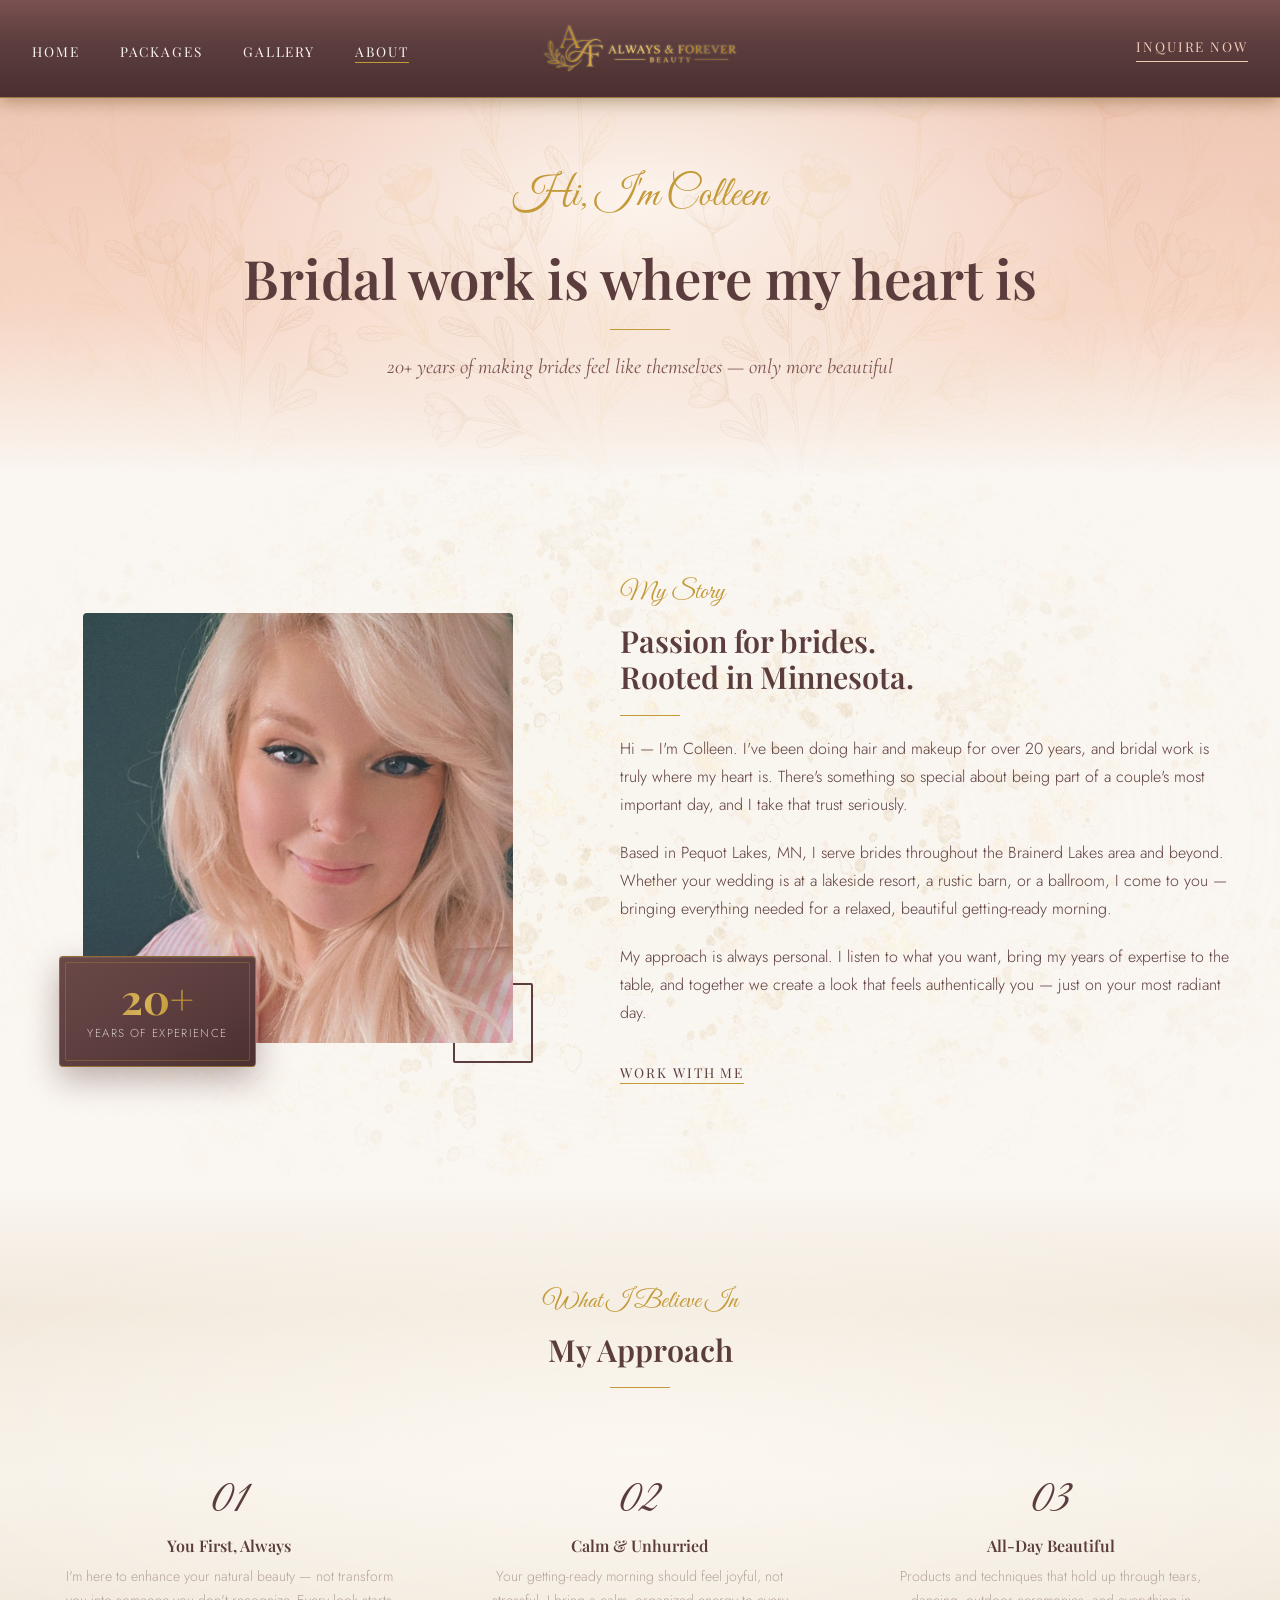
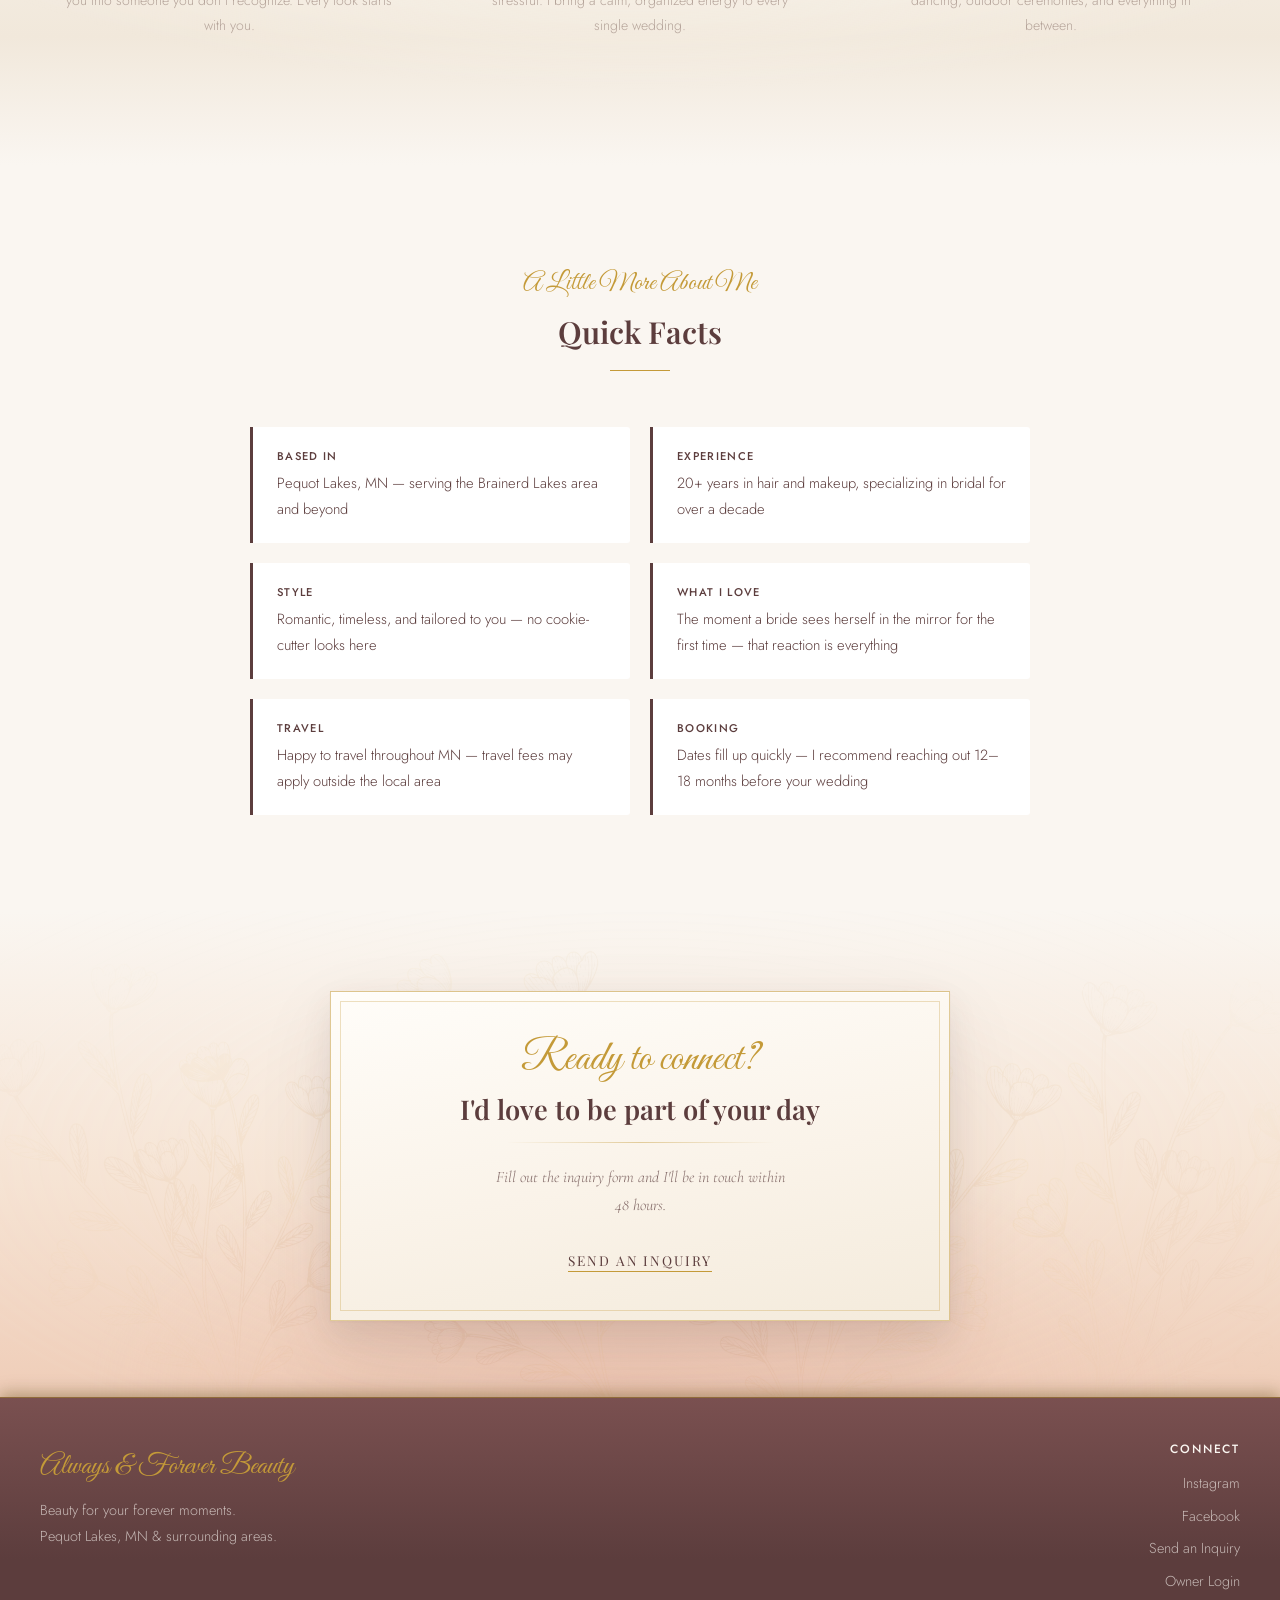
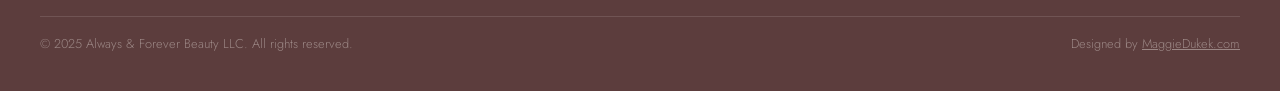
==== about.html @ 4c81317c "Add Colleen photo + booking confirmation emails" ====
<!DOCTYPE html>
<html lang="en">
<head>
  <meta charset="UTF-8" />
  <meta name="viewport" content="width=device-width, initial-scale=1.0" />
  <title>About Colleen | Always & Forever Beauty</title>
  <link rel="icon" type="image/x-icon" href="images/favicon.ico" />
  <link rel="icon" type="image/png" sizes="32x32" href="images/favicon-32x32.png" />
  <link rel="icon" type="image/png" sizes="16x16" href="images/favicon-16x16.png" />
  <link rel="apple-touch-icon" sizes="180x180" href="images/apple-touch-icon.png" />
  <meta name="description" content="Meet Colleen Mulholland — bridal hair and makeup artist with 20+ years of experience in Pequot Lakes, MN." />
  <link rel="stylesheet" href="styles.css" />
  <style>
    /* Hero — warm editorial treatment to match the home page */
    .page-hero {
      position: relative;
      overflow: hidden;
      background:
        radial-gradient(ellipse 55% 70% at 50% 42%, rgba(255, 252, 247, 0.85), rgba(255, 252, 247, 0) 70%),
        radial-gradient(ellipse 90% 60% at 50% 0%, rgba(236, 192, 170, 0.7), rgba(236, 192, 170, 0) 75%),
        linear-gradient(180deg, #ECC0AA 0%, #F2C9B8 35%, #F6D4C2 65%, var(--cream) 100%);
    }

    /* Gold floral watermark, same texture as the home page editorial sections */
    .page-hero::before {
      content: "";
      position: absolute;
      inset: 0;
      background-image: url('images/background gold flowers.png');
      background-size: cover;
      background-repeat: no-repeat;
      background-position: center;
      opacity: 0.13;
      pointer-events: none;
      -webkit-mask-image: radial-gradient(ellipse 75% 80% at 50% 50%, #000 35%, transparent 88%);
      mask-image: radial-gradient(ellipse 75% 80% at 50% 50%, #000 35%, transparent 88%);
    }

    .page-hero .container { position: relative; z-index: 1; }

    /* About section layout */
    .about-intro {
      display: grid;
      grid-template-columns: 1fr 1.2fr;
      gap: 4rem;
      align-items: center;
    }

    /* Gold-flake texture behind Colleen's section */
    .about-intro-section { position: relative; overflow: hidden; }
    .about-intro-section::before {
      content: "";
      position: absolute; inset: 0; z-index: 0; pointer-events: none;
      background: url('images/gold-splatter.png') center / cover no-repeat;
      opacity: 0.16;
      -webkit-mask-image: radial-gradient(ellipse 72% 80% at 50% 50%, #000 28%, transparent 86%);
      mask-image: radial-gradient(ellipse 72% 80% at 50% 50%, #000 28%, transparent 86%);
    }
    .about-intro-section .container { position: relative; z-index: 1; }

    .about-photo {
      position: relative;
      max-width: 430px;
      margin: 0 auto;
    }

    .about-photo-frame {
      aspect-ratio: 1/1;
      background: linear-gradient(135deg, #EDE4D9, #DFD0C2);
      border-radius: 4px;
      overflow: hidden;
      position: relative;
    }

    .about-photo-frame img {
      width: 100%;
      height: 100%;
      object-fit: cover;
    }

    .about-photo-placeholder {
      width: 100%;
      height: 100%;
      display: flex;
      align-items: center;
      justify-content: center;
      color: var(--taupe);
      font-family: var(--font-sub);
      font-style: italic;
      text-align: center;
      padding: 2rem;
    }

    .about-photo-accent {
      position: absolute;
      bottom: -20px;
      right: -20px;
      width: 80px;
      height: 80px;
      border: 2px solid var(--rose);
      border-radius: 2px;
      z-index: -1;
    }

    .about-years-badge {
      position: absolute;
      bottom: -1.5rem;
      left: -1.5rem;
      background: linear-gradient(150deg, #6a4848 0%, #5C3D3D 55%, #4a3030 100%);
      color: var(--cream);
      padding: 1.25rem 1.7rem;
      border-radius: 4px;
      border: 1px solid rgba(196,154,56,0.5);
      text-align: center;
      box-shadow: 0 12px 32px rgba(92, 61, 61, 0.4), inset 0 1px 0 rgba(255,255,255,0.08);
    }
    .about-years-badge::before {
      content: ""; position: absolute; inset: 5px;
      border: 1px solid rgba(196,154,56,0.3); border-radius: 2px; pointer-events: none;
    }

    .about-years-badge .years-num {
      font-family: var(--font-heading);
      font-size: 2.6rem;
      font-weight: 700;
      display: block;
      line-height: 1;
      /* Metallic gold gradient instead of flat gold */
      color: var(--gold);
      background: linear-gradient(105deg, #A87E2A 0%, #D9B45C 42%, #C49A38 60%, #8A6420 100%);
      -webkit-background-clip: text;
      background-clip: text;
      -webkit-text-fill-color: transparent;
    }

    .about-years-badge .years-label {
      font-size: 0.72rem;
      letter-spacing: 0.12em;
      text-transform: uppercase;
      opacity: 0.75;
    }

    .about-text .script {
      display: block;
      margin-bottom: 0.5rem;
    }

    .about-text h2 { margin-bottom: 1rem; }

    .about-text p {
      margin-bottom: 1.25rem;
      max-width: none;
    }

    /* Values */
    .values-grid {
      display: grid;
      grid-template-columns: repeat(3, 1fr);
      gap: 2rem;
      margin-top: 1rem;
    }

    .value-item {
      text-align: center;
      padding: 2rem 1.5rem;
    }

    .value-num {
      font-family: var(--font-script);
      font-size: 3rem;
      color: var(--rose);
      display: block;
      line-height: 1;
      margin-bottom: 0.75rem;
    }

    .value-item h4 {
      font-size: 1rem;
      margin-bottom: 0.5rem;
    }

    .value-item p {
      font-size: 0.88rem;
      color: var(--taupe);
      max-width: none;
      margin: 0;
    }

    /* Fun facts */
    .facts-grid {
      display: grid;
      grid-template-columns: repeat(2, 1fr);
      gap: 1.25rem;
    }

    .fact-item {
      background: var(--white);
      border-left: 3px solid var(--rose);
      padding: 1.25rem 1.5rem;
      border-radius: 0 3px 3px 0;
    }

    .fact-item p {
      font-size: 0.92rem;
      margin: 0;
      color: var(--rose);
    }

    .fact-label {
      display: block;
      font-size: 0.7rem;
      letter-spacing: 0.12em;
      text-transform: uppercase;
      color: var(--rose);
      font-weight: 500;
      margin-bottom: 0.3rem;
    }

    @media (max-width: 900px) {
      .about-intro {
        grid-template-columns: 1fr;
        gap: 3rem;
      }
      .about-years-badge { left: 1rem; }
      .values-grid { grid-template-columns: 1fr 1fr; }
      .facts-grid { grid-template-columns: 1fr; }
    }

    @media (max-width: 480px) {
      .values-grid { grid-template-columns: 1fr; }
    }
  </style>
</head>
<body>

  <!-- Navigation -->
  <nav class="nav scrolled" id="mainNav">
    <ul class="nav-links nav-links-left" id="navLinks">
      <li><a href="index.html">Home</a></li>
      <li><a href="packages.html">Packages</a></li>
      <li><a href="gallery.html">Gallery</a></li>
      <li><a href="about.html" class="active">About</a></li>
      <li class="nav-menu-cta"><a href="booking.html">Inquire Now</a></li>
    </ul>
    <div class="nav-logo">
      <img src="images/logo-horizontal-cropped.png" alt="Always & Forever Beauty" style="width:auto; max-width:240px; height:50px; object-fit:contain;" />
    </div>
    <div class="nav-right">
      <a href="booking.html" class="nav-cta-link">Inquire Now</a>
    </div>
    <button class="nav-toggle" id="navToggle" aria-label="Menu">
      <span></span><span></span><span></span>
    </button>
  </nav>

  <!-- Page Hero -->
  <div class="page-hero">
    <div class="container">
      <span class="section-label">Hi, I'm Colleen</span>
      <h1>Bridal work is where my heart is</h1>
      <div class="divider"></div>
      <p class="subheading" style="margin:0 auto;">20+ years of making brides feel like themselves — only more beautiful</p>
    </div>
  </div>

  <!-- About Intro -->
  <section class="section about-intro-section">
    <div class="container">
      <div class="about-intro">

        <div class="about-photo">
          <div class="about-photo-frame">
            <img src="images/colleen.jpg" alt="Colleen Mulholland" />
          </div>
          <div class="about-photo-accent"></div>
          <div class="about-years-badge">
            <span class="years-num">20+</span>
            <span class="years-label">Years of Experience</span>
          </div>
        </div>

        <div class="about-text">
          <span class="section-label">My Story</span>
          <h2>Passion for brides.<br>Rooted in Minnesota.</h2>
          <div class="divider" style="margin:1.2rem 0;"></div>

          <p>Hi — I'm Colleen. I've been doing hair and makeup for over 20 years, and bridal work is truly where my heart is. There's something so special about being part of a couple's most important day, and I take that trust seriously.</p>

          <p>Based in Pequot Lakes, MN, I serve brides throughout the Brainerd Lakes area and beyond. Whether your wedding is at a lakeside resort, a rustic barn, or a ballroom, I come to you — bringing everything needed for a relaxed, beautiful getting-ready morning.</p>

          <p>My approach is always personal. I listen to what you want, bring my years of expertise to the table, and together we create a look that feels authentically you — just on your most radiant day.</p>

          <div style="margin-top: 2rem;">
            <a href="booking.html" class="hero-link">Work With Me</a>
          </div>
        </div>

      </div>
    </div>
  </section>

  <!-- Values -->
  <section class="section section--alt">
    <div class="container">
      <div class="section-header">
        <span class="section-label">What I Believe In</span>
        <h2>My Approach</h2>
        <div class="divider"></div>
      </div>
      <div class="values-grid">
        <div class="value-item">
          <span class="value-num">01</span>
          <h4>You First, Always</h4>
          <p>I'm here to enhance your natural beauty — not transform you into someone you don't recognize. Every look starts with you.</p>
        </div>
        <div class="value-item">
          <span class="value-num">02</span>
          <h4>Calm &amp; Unhurried</h4>
          <p>Your getting-ready morning should feel joyful, not stressful. I bring a calm, organized energy to every single wedding.</p>
        </div>
        <div class="value-item">
          <span class="value-num">03</span>
          <h4>All-Day Beautiful</h4>
          <p>Products and techniques that hold up through tears, dancing, outdoor ceremonies, and everything in between.</p>
        </div>
      </div>
    </div>
  </section>

  <!-- Fun Facts -->
  <section class="section">
    <div class="container" style="max-width: 860px;">
      <div class="section-header">
        <span class="section-label">A Little More About Me</span>
        <h2>Quick Facts</h2>
        <div class="divider"></div>
      </div>
      <div class="facts-grid">
        <div class="fact-item">
          <span class="fact-label">Based In</span>
          <p>Pequot Lakes, MN — serving the Brainerd Lakes area and beyond</p>
        </div>
        <div class="fact-item">
          <span class="fact-label">Experience</span>
          <p>20+ years in hair and makeup, specializing in bridal for over a decade</p>
        </div>
        <div class="fact-item">
          <span class="fact-label">Style</span>
          <p>Romantic, timeless, and tailored to you — no cookie-cutter looks here</p>
        </div>
        <div class="fact-item">
          <span class="fact-label">What I Love</span>
          <p>The moment a bride sees herself in the mirror for the first time — that reaction is everything</p>
        </div>
        <div class="fact-item">
          <span class="fact-label">Travel</span>
          <p>Happy to travel throughout MN — travel fees may apply outside the local area</p>
        </div>
        <div class="fact-item">
          <span class="fact-label">Booking</span>
          <p>Dates fill up quickly — I recommend reaching out 12–18 months before your wedding</p>
        </div>
      </div>
    </div>
  </section>

  <!-- CTA -->
  <div class="cta-banner">
    <div class="container">
      <div class="cta-frame">
        <span class="cta-script">Ready to connect?</span>
        <h2>I'd love to be part of your day</h2>
        <div class="ornate-divider" style="margin:1rem auto 1.25rem;"></div>
        <p>Fill out the inquiry form and I'll be in touch within 48 hours.</p>
        <a href="booking.html" class="hero-link">Send an Inquiry</a>
      </div>
    </div>
  </div>

  <!-- Footer -->
  <footer class="footer">
    <div class="container">
      <div class="footer-inner">
        <div class="footer-brand">
          <span class="script">Always &amp; Forever Beauty</span>
          <p>Beauty for your forever moments.<br>Pequot Lakes, MN &amp; surrounding areas.</p>
        </div>
        <div class="footer-col">
          <h4>Connect</h4>
          <ul>
            <li><a href="https://www.instagram.com/always.forever.beauty_hmua" target="_blank" rel="noopener">Instagram</a></li>
            <li><a href="https://www.facebook.com/share/1B8esVaDLR/" target="_blank" rel="noopener">Facebook</a></li>
            <li><a href="booking.html">Send an Inquiry</a></li>
            <li><a href="admin/login.html">Owner Login</a></li>
          </ul>
        </div>
      </div>
      <div class="footer-bottom">
        <span>&copy; 2025 Always &amp; Forever Beauty LLC. All rights reserved.</span>
        <span>Designed by <a href="https://maggiedukek.com/" target="_blank" style="color:rgba(250,246,241,0.4); text-decoration:underline;">MaggieDukek.com</a></span>
      </div>
    </div>
  </footer>

  <script>
    const nav = document.getElementById('mainNav');
    window.addEventListener('scroll', () => nav.classList.toggle('scrolled', window.scrollY > 60));
    const toggle = document.getElementById('navToggle');
    const links  = document.getElementById('navLinks');
    toggle.addEventListener('click', () => links.classList.toggle('open'));
    links.querySelectorAll('a').forEach(a => a.addEventListener('click', () => links.classList.remove('open')));
  </script>
</body>
</html>
---- styles.css ----
/* ============================================
   Always & Forever Beauty LLC
   Brand Stylesheet
   ============================================ */

@import url('https://fonts.googleapis.com/css2?family=Playfair+Display:ital,wght@0,400;0,600;0,700;1,400&family=Cormorant+Garamond:ital,wght@0,300;0,400;0,500;1,300;1,400&family=Great+Vibes&family=Jost:wght@300;400;500&display=swap');

/* ---- CSS Variables ---- */
:root {
  --cream:       #FAF6F1;
  --peach:       #F2C9B8;
  --gold:        #C49A38;
  --taupe:       #B5A49A;
  --rose:        #5C3D3D;
  --rose-light:  #7a5252;
  --white:       #ffffff;
  --shadow:      rgba(92, 61, 61, 0.08);

  --font-heading: 'Playfair Display', Georgia, serif;
  --font-sub:     'Cormorant Garamond', Georgia, serif;
  --font-script:  'Great Vibes', cursive;
  --font-body:    'Jost', sans-serif;
}

/* ---- Reset & Base ---- */
*, *::before, *::after { box-sizing: border-box; margin: 0; padding: 0; }

html { scroll-behavior: smooth; }

body {
  background-color: var(--cream);
  color: var(--rose);
  font-family: var(--font-body);
  font-weight: 300;
  font-size: 16px;
  line-height: 1.75;
}

img { max-width: 100%; display: block; }
a { color: inherit; text-decoration: none; }

/* ---- Typography ---- */
h1, h2, h3, h4 {
  font-family: var(--font-heading);
  font-weight: 600;
  line-height: 1.2;
  color: var(--rose);
}

h1 { font-size: clamp(1.2rem, 2.5vw, 1.8rem); }
h2 { font-size: clamp(1.3rem, 2.5vw, 1.9rem); }
h3 { font-size: clamp(1.3rem, 2.5vw, 1.8rem); }
h4 { font-size: 1.1rem; }

.script {
  font-family: var(--font-script);
  font-weight: 400;
  color: var(--gold);
  font-size: 1.4em;
}

.subheading {
  font-family: var(--font-sub);
  font-size: 1.15rem;
  font-weight: 400;
  font-style: italic;
  color: var(--taupe);
}

p {
  font-family: var(--font-body);
  font-weight: 300;
  color: var(--rose);
  max-width: 65ch;
}

/* ---- Layout Helpers ---- */
.container {
  max-width: 1400px;
  margin: 0 auto;
  padding: 0 2.5rem;
}

.section {
  padding: 6rem 0;
}

.section--alt {
  background:
    radial-gradient(ellipse 90% 60% at 50% 45%, rgba(255, 252, 247, 0.6), rgba(255, 252, 247, 0) 70%),
    linear-gradient(180deg, var(--cream) 0%, #F2E9DC 22%, #F7F1E8 50%, #F1E8DB 78%, var(--cream) 100%);
}

.section-label {
  font-family: var(--font-script);
  color: var(--gold);
  font-size: 1.6rem;
  display: block;
  margin-bottom: 0.5rem;
}

.section-header {
  text-align: center;
  margin-bottom: 3.5rem;
}

.section-header p {
  margin: 1rem auto 0;
  font-size: 1.05rem;
  color: var(--taupe);
  font-family: var(--font-sub);
  font-style: italic;
}

.divider {
  width: 60px;
  height: 1px;
  background: var(--gold);
  margin: 1.2rem auto;
}

/* ---- Buttons ---- */
.btn {
  display: inline-block;
  padding: 0.55rem 1.6rem;
  border-radius: 2px;
  font-family: var(--font-heading);
  font-weight: 400;
  font-size: 0.85rem;
  letter-spacing: 0.14em;
  text-transform: uppercase;
  cursor: pointer;
  transition: all 0.3s ease;
  border: none;
}

.btn-primary {
  background-color: var(--gold);
  color: var(--white);
}
.btn-primary:hover {
  background-color: var(--rose);
  color: var(--white);
}

.btn-outline {
  background: transparent;
  border: 1px solid var(--gold);
  color: var(--rose);
}
.btn-outline:hover {
  background-color: var(--gold);
  color: var(--white);
}

.btn-dark {
  background-color: var(--rose);
  color: var(--white);
}
.btn-dark:hover {
  background-color: #3e2828;
}

/* ---- Navigation ---- */
.nav {
  position: fixed;
  top: 0;
  left: 0;
  right: 0;
  z-index: 1000;
  padding: 1.8rem 2rem;
  display: flex;
  align-items: center;
  justify-content: space-between;
  background: linear-gradient(180deg, #7a5050 0%, #5C3D3D 45%, #4a3030 100%);
  border-bottom: 1px solid rgba(196, 154, 56, 0.5);
  box-shadow: 0 2px 18px rgba(0,0,0,0.25), 0 4px 12px rgba(196, 154, 56, 0.25);
}

.nav.scrolled {
  background: linear-gradient(180deg, #7a5050 0%, #5C3D3D 45%, #4a3030 100%);
  border-bottom: 1px solid rgba(196, 154, 56, 0.5);
  box-shadow: 0 2px 18px rgba(0,0,0,0.25), 0 4px 12px rgba(196, 154, 56, 0.25);
}

.nav-logo {
  position: absolute;
  left: 50%;
  transform: translateX(-50%);
  display: flex;
  align-items: center;
}

/* Brighten the gold and give it a tight light edge so it reads on the maroon nav */
.nav-logo img {
  filter: brightness(1.25) contrast(1.03)
    drop-shadow(0 0 1px rgba(255, 250, 243, 0.55))
    drop-shadow(0 1px 1px rgba(0, 0, 0, 0.3));
}

.nav-logo img {
  height: 50px;
  width: auto;
}

.nav-right {
  display: flex;
  align-items: center;
}

.nav-logo-text {
  font-family: var(--font-heading);
  font-size: 1rem;
  font-weight: 600;
  color: var(--cream);
  line-height: 1.3;
}

.nav-links {
  display: flex;
  align-items: flex-end;
  gap: 2.5rem;
  list-style: none;
  padding-bottom: 0.1rem;
  margin-top: 0.6rem;
}

.nav-links a {
  font-family: var(--font-heading);
  font-size: 0.85rem;
  letter-spacing: 0.14em;
  text-transform: uppercase;
  color: var(--cream);
  font-weight: 400;
  transition: color 0.2s;
  position: relative;
}

.nav-links a::after {
  content: '';
  position: absolute;
  bottom: -3px;
  left: 0;
  width: 0;
  height: 1px;
  background: var(--gold);
  transition: width 0.3s ease;
}

.nav-links a:hover::after,
.nav-links a.active::after {
  width: 100%;
}

.nav-links a:hover { color: var(--gold); }

.nav-cta { margin-left: 1rem; }

.nav-cta-link {
  font-family: var(--font-heading);
  font-size: 0.85rem;
  letter-spacing: 0.14em;
  text-transform: uppercase;
  color: var(--peach) !important;
  font-weight: 400;
  position: relative;
  padding-bottom: 2px;
  border-bottom: 1px solid var(--peach);
  transition: color 0.2s, border-color 0.2s;
  margin-left: 1rem;
}

.nav-cta-link:hover {
  color: var(--cream) !important;
  border-color: var(--cream);
}

.nav-cta-link::after { display: none !important; }

/* Inquire Now inside the mobile menu — hidden on desktop */
.nav-menu-cta { display: none; }

/* Mobile Nav */
.nav-toggle {
  display: none;
  flex-direction: column;
  gap: 5px;
  cursor: pointer;
  background: none;
  border: none;
  padding: 0.25rem;
}
.nav-toggle span {
  display: block;
  width: 24px;
  height: 1.5px;
  background: var(--rose);
  transition: all 0.3s;
}

/* ---- Footer ---- */
.footer {
  position: relative;
  overflow: hidden;
  /* Stay in the nav's warm maroon tone instead of fading to near-black,
     so the footer reads as the same colour as the header */
  background: linear-gradient(180deg, #7a5050 0%, #5C3D3D 55%, #5C3D3D 100%);
  border-top: 1px solid rgba(196, 154, 56, 0.5);
  box-shadow: 0 -2px 18px rgba(0, 0, 0, 0.25), 0 -4px 12px rgba(196, 154, 56, 0.25);
  color: rgba(250, 246, 241, 0.75);
  padding: 2.75rem 0 2.25rem;
}

.footer .container {
  position: relative;
  z-index: 1;
  max-width: 1500px;
}

.footer-inner {
  display: flex;
  justify-content: space-between;
  align-items: flex-start;
  gap: 3rem;
  margin-bottom: 1rem;
}

.footer-inner .footer-col:last-child {
  text-align: right;
}

.footer-brand .script {
  display: block;
  font-size: 1.8rem;
  color: var(--gold);
  margin-bottom: 0.35rem;
}

.footer-brand p {
  color: rgba(250, 246, 241, 0.65);
  font-size: 0.9rem;
  max-width: 30ch;
}

.footer-col h4 {
  color: var(--cream);
  font-family: var(--font-body);
  font-size: 0.75rem;
  letter-spacing: 0.15em;
  text-transform: uppercase;
  font-weight: 500;
  margin-bottom: 0.75rem;
}

.footer-col ul {
  list-style: none;
}

.footer-col ul li {
  margin-bottom: 0.3rem;
}

.footer-col ul a {
  color: rgba(250, 246, 241, 0.65);
  font-size: 0.9rem;
  transition: color 0.2s;
}

.footer-col ul a:hover { color: var(--gold); }

.footer-bottom {
  border-top: 1px solid rgba(250, 246, 241, 0.12);
  padding-top: 1rem;
  display: flex;
  justify-content: space-between;
  align-items: center;
  font-size: 0.8rem;
  color: rgba(250, 246, 241, 0.4);
}

/* ---- Page Hero ---- */
.page-hero {
  padding: 10rem 0 5.5rem;
  text-align: center;
  background:
    radial-gradient(ellipse 55% 70% at 50% 38%, rgba(255, 252, 247, 0.9), rgba(255, 252, 247, 0) 70%),
    radial-gradient(ellipse 70% 95% at 16% 100%, rgba(242, 201, 184, 0.5), rgba(242, 201, 184, 0) 70%),
    radial-gradient(ellipse 70% 95% at 86% 0%, rgba(245, 216, 203, 0.6), rgba(245, 216, 203, 0) 70%),
    linear-gradient(180deg, #F0E7DB 0%, #F5EEE5 55%, var(--cream) 100%);
}

.page-hero .script {
  font-size: 1.8rem;
}

.page-hero .section-label {
  font-size: 2.6rem;
  margin-bottom: 0.75rem;
}

.page-hero h1 {
  font-size: clamp(2.2rem, 4.5vw, 3.4rem);
}

.page-hero .subheading {
  font-size: 1.3rem;
  color: var(--rose-light);
}

/* ---- Shared editorial accents ---- */
.ornate-divider {
  width: 50%;
  height: 1px;
  background: linear-gradient(90deg, rgba(196,154,56,0), rgba(196,154,56,0.45) 50%, rgba(196,154,56,0));
  margin: 0.9rem auto;
}

.hero-link {
  font-family: var(--font-heading);
  font-size: 0.85rem;
  font-weight: 400;
  letter-spacing: 0.14em;
  text-transform: uppercase;
  color: var(--rose);
  border-bottom: 1px solid var(--gold);
  padding-bottom: 2px;
  transition: color 0.2s, border-color 0.2s;
}

.hero-link:hover {
  color: var(--gold);
  border-color: var(--rose);
}

/* ---- Gallery-style section header — script title flanked by gold rules ---- */
.gallery-heading {
  position: relative;
  text-align: center;
  margin-bottom: 3rem;
}
.gallery-heading > * { position: relative; z-index: 1; }
.gallery-title {
  display: flex;
  align-items: center;
  justify-content: center;
  flex-wrap: wrap;
  gap: 1.5rem;
  font-family: var(--font-script);
  font-size: clamp(2.6rem, 6vw, 4.5rem);
  font-weight: 400;
  color: var(--gold);
  line-height: 1.1;
  margin: 0;
}
.gallery-title::before,
.gallery-title::after {
  content: "";
  width: 80px;
  height: 1px;
  flex-shrink: 0;
}
.gallery-title::before { background: linear-gradient(90deg, rgba(196,154,56,0), rgba(196,154,56,0.55)); }
.gallery-title::after  { background: linear-gradient(90deg, rgba(196,154,56,0.55), rgba(196,154,56,0)); }
.gallery-heading p {
  margin: 0.9rem auto 0;
  font-size: 0.9rem;
  letter-spacing: 0.3em;
  text-transform: uppercase;
  color: var(--rose);
}
@media (max-width: 600px) {
  .gallery-title { gap: 0.9rem; }
  .gallery-title::before, .gallery-title::after { width: 36px; }
  .gallery-heading p { font-size: 0.75rem; letter-spacing: 0.22em; }
}

/* ---- CTA Banner — framed invitation card ---- */
.cta-banner {
  position: relative;
  overflow: hidden;
  padding: 5rem 2rem 4.75rem;
  text-align: center;
  background:
    radial-gradient(ellipse 60% 80% at 50% 100%, rgba(232, 183, 163, 0.55), rgba(232, 183, 163, 0) 72%),
    linear-gradient(180deg, var(--cream) 0%, #F6E3D3 55%, #EFCDB8 100%);
}

.cta-banner::before {
  content: "";
  position: absolute;
  inset: 0;
  background-image: url('images/background gold flowers.png');
  background-size: cover;
  background-repeat: no-repeat;
  background-position: center;
  opacity: 0.1;
  pointer-events: none;
  -webkit-mask-image: radial-gradient(ellipse 75% 85% at 50% 50%, #000 30%, transparent 85%);
  mask-image: radial-gradient(ellipse 75% 85% at 50% 50%, #000 30%, transparent 85%);
}

.cta-banner .container { position: relative; z-index: 1; }

.cta-frame {
  position: relative;
  max-width: 620px;
  margin: 0 auto;
  padding: 3rem 2.5rem 2.85rem;
  background: linear-gradient(170deg, #FFFDF9 0%, #FAF3E9 55%, #F4EBDC 100%);
  border: 1px solid rgba(196, 154, 56, 0.5);
  box-shadow:
    inset 0 1px 0 rgba(255, 255, 255, 0.65),
    0 1px 2px rgba(92, 61, 61, 0.05),
    0 12px 28px rgba(92, 61, 61, 0.09),
    0 30px 70px rgba(92, 61, 61, 0.10);
}

.cta-frame::before {
  content: "";
  position: absolute;
  inset: 9px;
  border: 1px solid rgba(196, 154, 56, 0.3);
  pointer-events: none;
}

.cta-script {
  display: block;
  font-family: var(--font-script);
  font-size: 2.6rem;
  color: var(--gold);
  line-height: 1;
  margin-bottom: 0.75rem;
}

.cta-banner h2 {
  margin-bottom: 0;
  font-size: 1.7rem;
  color: var(--rose);
}

.cta-banner p {
  margin: 0 auto 1.75rem;
  font-family: var(--font-sub);
  font-style: italic;
  font-size: 1rem;
  color: rgba(92, 61, 61, 0.75);
  max-width: 42ch;
}

@media (max-width: 680px) {
  .cta-banner { padding: 4rem 0.5rem 3.75rem; }
  .cta-banner .container { padding: 0 1rem; }
  .cta-frame { padding: 2.5rem 1.5rem 2.35rem; }
  .cta-script { font-size: 2.2rem; }
}

/* ---- Forms ---- */
.form-group {
  margin-bottom: 1.5rem;
}

.form-group label {
  display: block;
  font-size: 0.78rem;
  letter-spacing: 0.1em;
  text-transform: uppercase;
  font-weight: 500;
  color: var(--taupe);
  margin-bottom: 0.5rem;
}

.form-group input,
.form-group select,
.form-group textarea {
  width: 100%;
  padding: 0.85rem 1rem;
  border: 1px solid var(--peach);
  background: var(--white);
  color: var(--rose);
  font-family: var(--font-body);
  font-size: 0.95rem;
  border-radius: 2px;
  transition: border-color 0.2s;
  outline: none;
}

.form-group input:focus,
.form-group select:focus,
.form-group textarea:focus {
  border-color: var(--gold);
}

.form-group textarea {
  resize: vertical;
  min-height: 120px;
}

.form-row {
  display: grid;
  grid-template-columns: 1fr 1fr;
  gap: 1.5rem;
}

/* ---- Cards ---- */
.card {
  background: var(--white);
  border-radius: 4px;
  overflow: hidden;
  box-shadow: 0 4px 24px var(--shadow);
  transition: transform 0.3s ease, box-shadow 0.3s ease;
}

.card:hover {
  transform: translateY(-4px);
  box-shadow: 0 8px 40px rgba(92, 61, 61, 0.14);
}

/* ---- Responsive ---- */
@media (max-width: 900px) {
  .footer-inner {
    grid-template-columns: 1fr 1fr;
  }
  .footer-brand {
    grid-column: 1 / -1;
  }
  .form-row {
    grid-template-columns: 1fr;
  }
}

/* Tighter nav spacing as the screen narrows */
@media (max-width: 1024px) {
  .nav { padding: 1.35rem 1.25rem; }
  .nav-links { gap: 1.4rem; }
  .nav-links a { font-size: 0.78rem; letter-spacing: 0.1em; }
  .nav-cta-link { font-size: 0.78rem; margin-left: 0; }
  .nav-logo img { height: 44px !important; max-width: 200px !important; }
}

@media (max-width: 880px) {
  .nav-links { gap: 1.1rem; }
  .nav-links a { font-size: 0.75rem; letter-spacing: 0.08em; }
  .nav-logo img { height: 42px !important; max-width: 185px !important; }
  .nav-cta-link { font-size: 0.75rem; }
}

/* Mobile — hamburger menu */
@media (max-width: 768px) {
  .nav { padding: 0.85rem 1.1rem; }
  .nav-logo img { height: 38px !important; max-width: 175px !important; }
  .nav-right { display: none; }
  .nav-links {
    display: none;
    position: fixed;
    top: 0;
    left: 0;
    right: 0;
    bottom: 0;
    background: var(--rose);
    flex-direction: column;
    justify-content: center;
    align-items: center;
    gap: 2.25rem;
    margin-top: 0;
    z-index: 999;
  }
  .nav-links.open { display: flex; }
  .nav-links a { font-size: 1.15rem; letter-spacing: 0.15em; color: var(--cream); }
  .nav-cta { display: none; }
  .nav-toggle { display: flex; z-index: 1001; margin-left: auto; gap: 7px; }
  .nav-toggle span { background: var(--cream); width: 30px; height: 2px; }
  /* Hamburger morphs into an X while the menu is open */
  .nav-links.open ~ .nav-toggle span:nth-child(1) { transform: translateY(9px) rotate(45deg); }
  .nav-links.open ~ .nav-toggle span:nth-child(2) { opacity: 0; }
  .nav-links.open ~ .nav-toggle span:nth-child(3) { transform: translateY(-9px) rotate(-45deg); }
  .nav-menu-cta { display: block; }
  .nav-menu-cta a { color: var(--peach) !important; border-bottom: 1px solid var(--peach); padding-bottom: 3px; }
  .nav-menu-cta a::after { display: none; }
}

@media (max-width: 680px) {
  /* Compact, centered mobile footer — standard phone layout */
  .footer { padding: 2.5rem 0 1.75rem; }
  .footer-inner {
    flex-direction: column;
    align-items: center;
    text-align: center;
    gap: 1.1rem;
    margin-bottom: 0.5rem;
  }
  .footer-brand .script { font-size: 1.4rem; margin-bottom: 0.25rem; }
  .footer-brand p { font-size: 0.82rem; max-width: none; margin: 0 auto; }
  .footer-inner .footer-col:last-child { text-align: center; }
  .footer-col h4 { margin-bottom: 0.6rem; }
  /* Links become a centered, wrapping row instead of a tall stacked list */
  .footer-col ul {
    display: flex;
    flex-wrap: wrap;
    justify-content: center;
    gap: 0.35rem 1.25rem;
  }
  .footer-col ul li { margin-bottom: 0; }
  .footer-bottom {
    flex-direction: column;
    gap: 0.35rem;
    text-align: center;
    font-size: 0.72rem;
    padding-top: 0.85rem;
    margin-top: 0.4rem;
  }
  .section { padding: 4rem 0; }
}
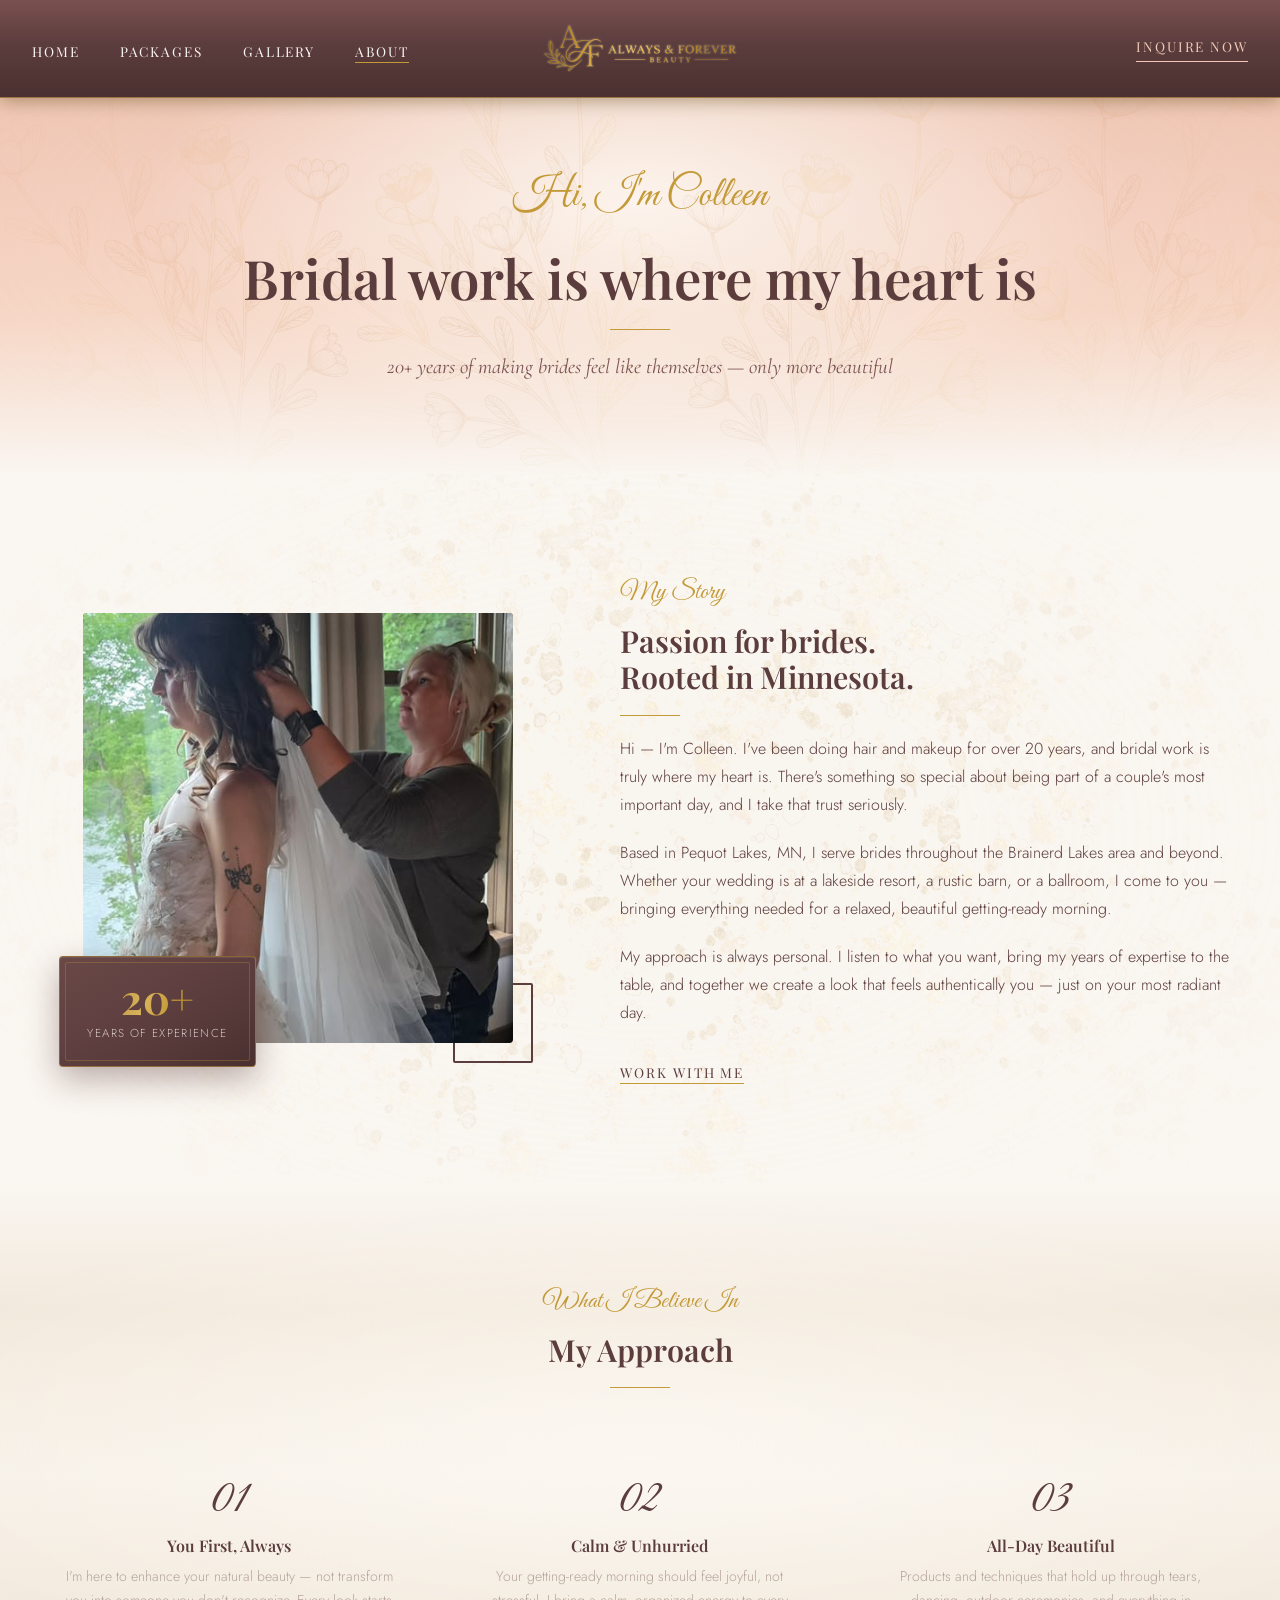
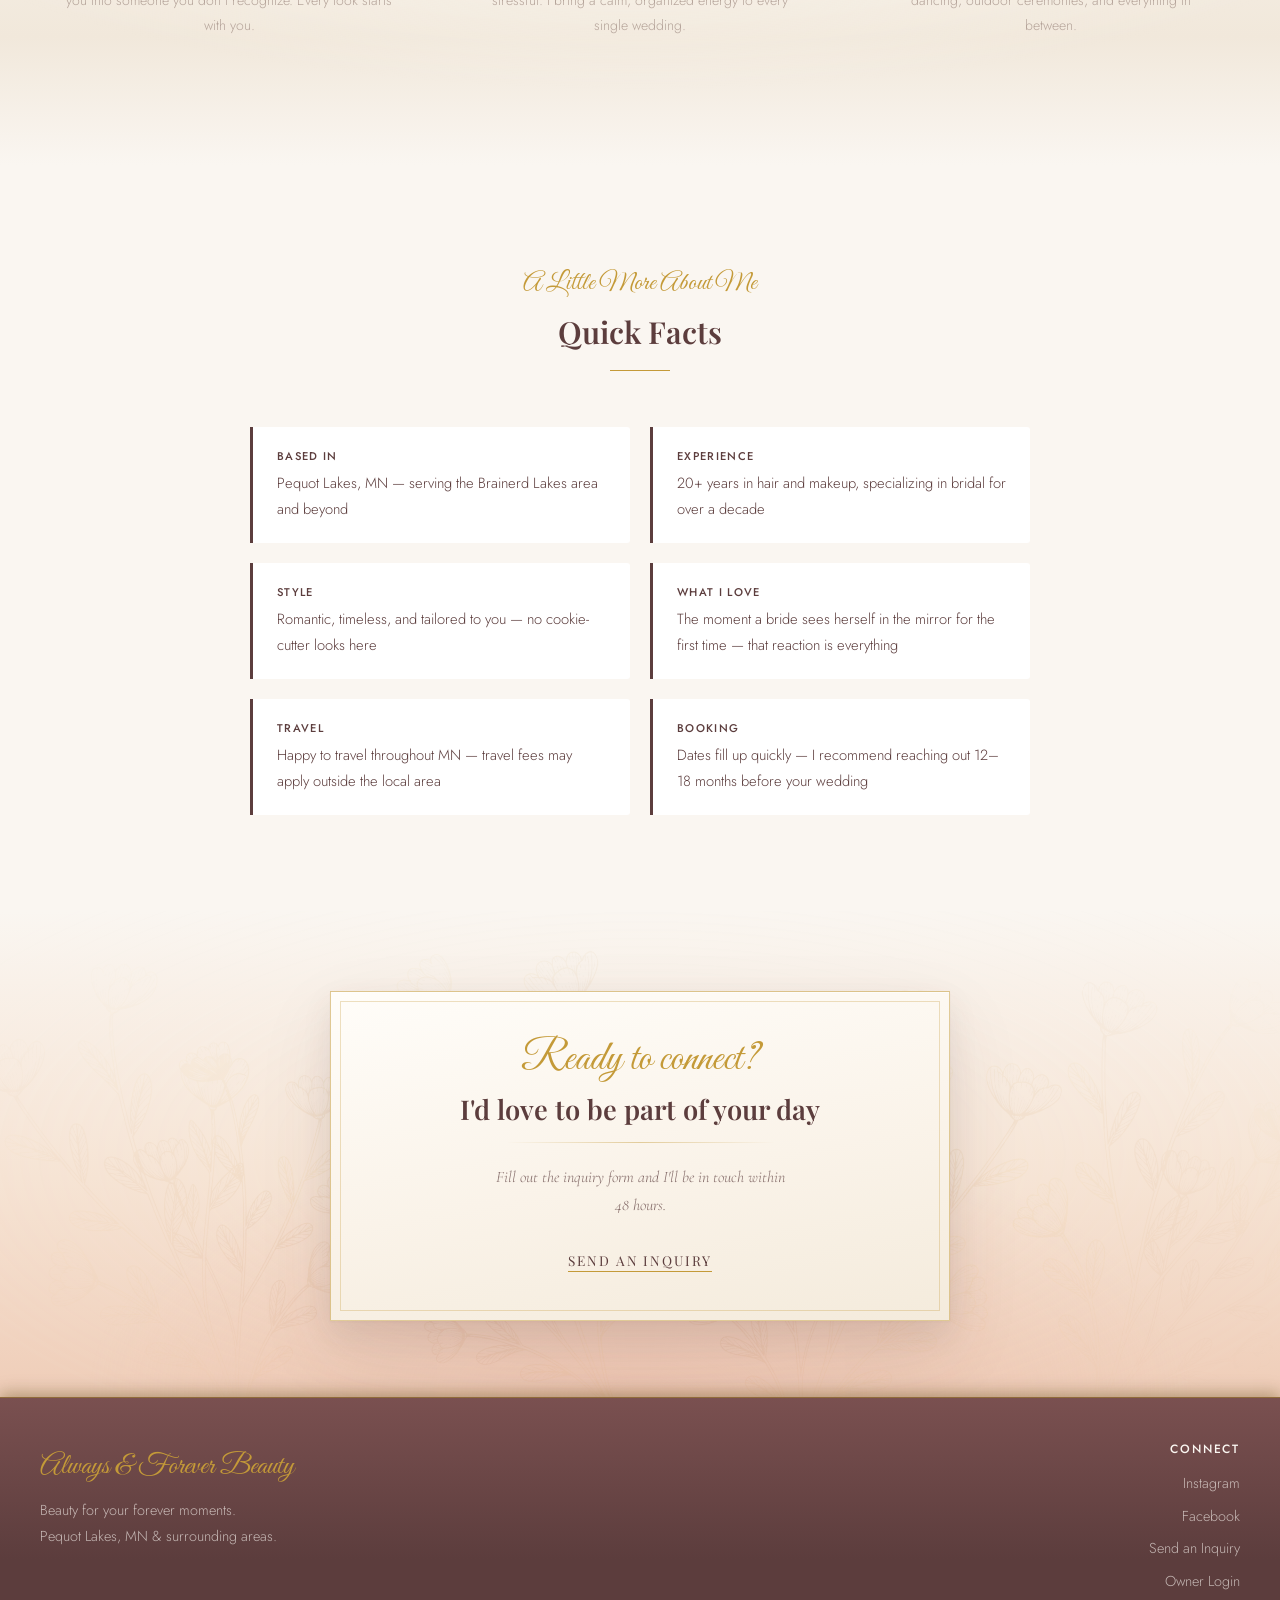
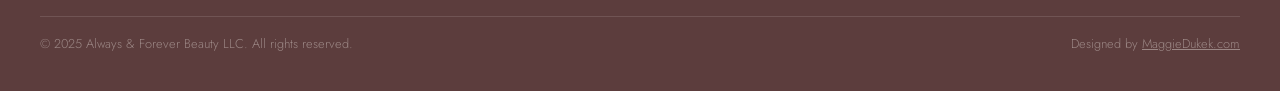
==== commit 2b87844e: "Add about-photo crossfade; package picker on inquiry form; packages page polish - index.html + about" ====
--- a/about.html
+++ b/about.html
@@ -9,6 +9,17 @@
   <link rel="icon" type="image/png" sizes="16x16" href="images/favicon-16x16.png" />
   <link rel="apple-touch-icon" sizes="180x180" href="images/apple-touch-icon.png" />
   <meta name="description" content="Meet Colleen Mulholland — bridal hair and makeup artist with 20+ years of experience in Pequot Lakes, MN." />
+  <link rel="canonical" href="https://alwaysforeverbeauty.com/about.html" />
+  <meta property="og:type" content="website" />
+  <meta property="og:site_name" content="Always &amp; Forever Beauty" />
+  <meta property="og:title" content="About Colleen | Always & Forever Beauty" />
+  <meta property="og:description" content="Meet Colleen Mulholland — bridal hair and makeup artist with 20+ years of experience in Pequot Lakes, MN." />
+  <meta property="og:url" content="https://alwaysforeverbeauty.com/about.html" />
+  <meta property="og:image" content="https://alwaysforeverbeauty.com/images/hero.jpg" />
+  <meta name="twitter:card" content="summary_large_image" />
+  <meta name="twitter:title" content="About Colleen | Always & Forever Beauty" />
+  <meta name="twitter:description" content="Meet Colleen Mulholland — bridal hair and makeup artist with 20+ years of experience in Pequot Lakes, MN." />
+  <meta name="twitter:image" content="https://alwaysforeverbeauty.com/images/hero.jpg" />
   <link rel="stylesheet" href="styles.css" />
   <style>
     /* Hero — warm editorial treatment to match the home page */
@@ -76,6 +87,24 @@
       width: 100%;
       height: 100%;
       object-fit: cover;
+      display: block;
+    }
+
+    /* The second portrait overlays the first (in-flow) one and crossfades */
+    .about-photo-frame img:last-child {
+      position: absolute;
+      inset: 0;
+      animation: aboutCrossfade 12s ease-in-out infinite;
+    }
+
+    @keyframes aboutCrossfade {
+      0%, 42%  { opacity: 1; }
+      50%, 92% { opacity: 0; }
+      100%     { opacity: 1; }
+    }
+
+    @media (prefers-reduced-motion: reduce) {
+      .about-photo-frame img:last-child { animation: none; }
     }
 
     .about-photo-placeholder {
@@ -271,6 +300,7 @@
         <div class="about-photo">
           <div class="about-photo-frame">
             <img src="images/colleen.jpg" alt="Colleen Mulholland" />
+            <img src="images/723406330_2310427992698296_8935159144137868163_n.jpg" alt="Colleen placing a veil on a bride" style="object-position: center 15%;" />
           </div>
           <div class="about-photo-accent"></div>
           <div class="about-years-badge">
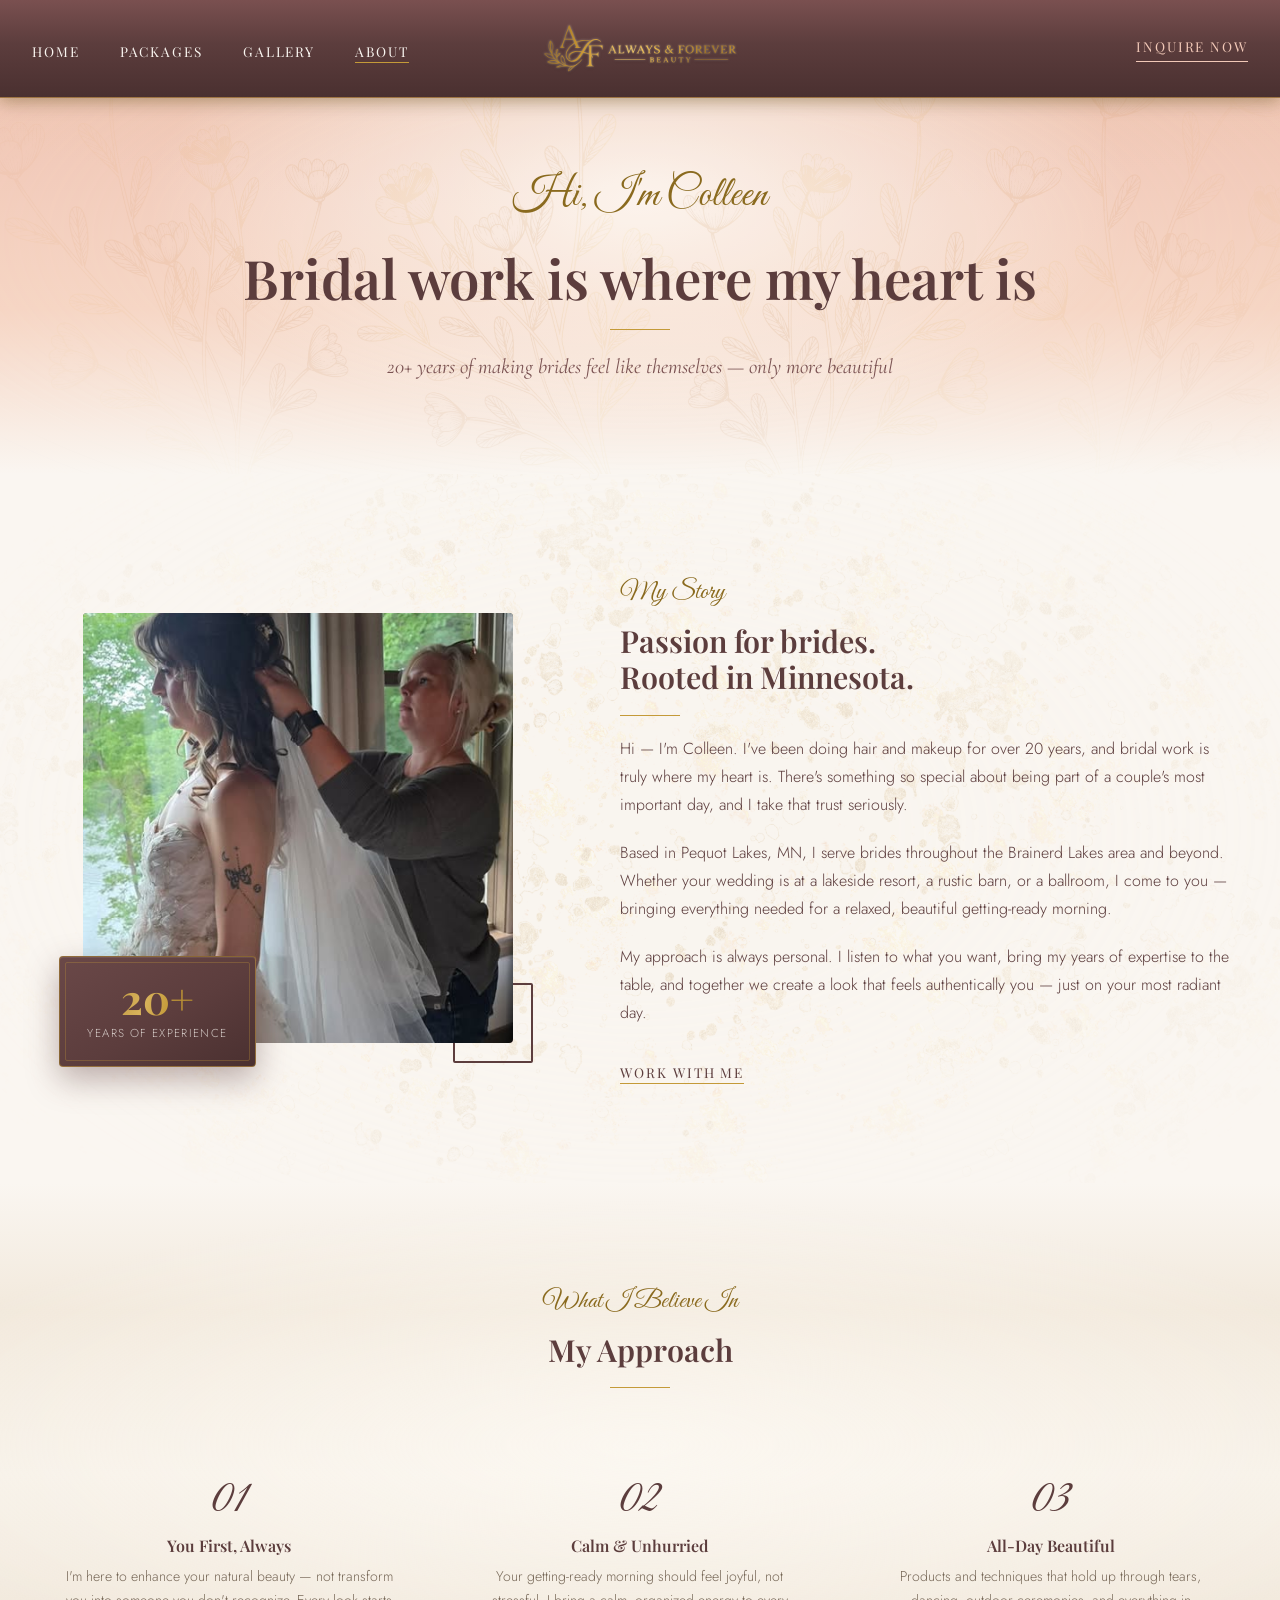
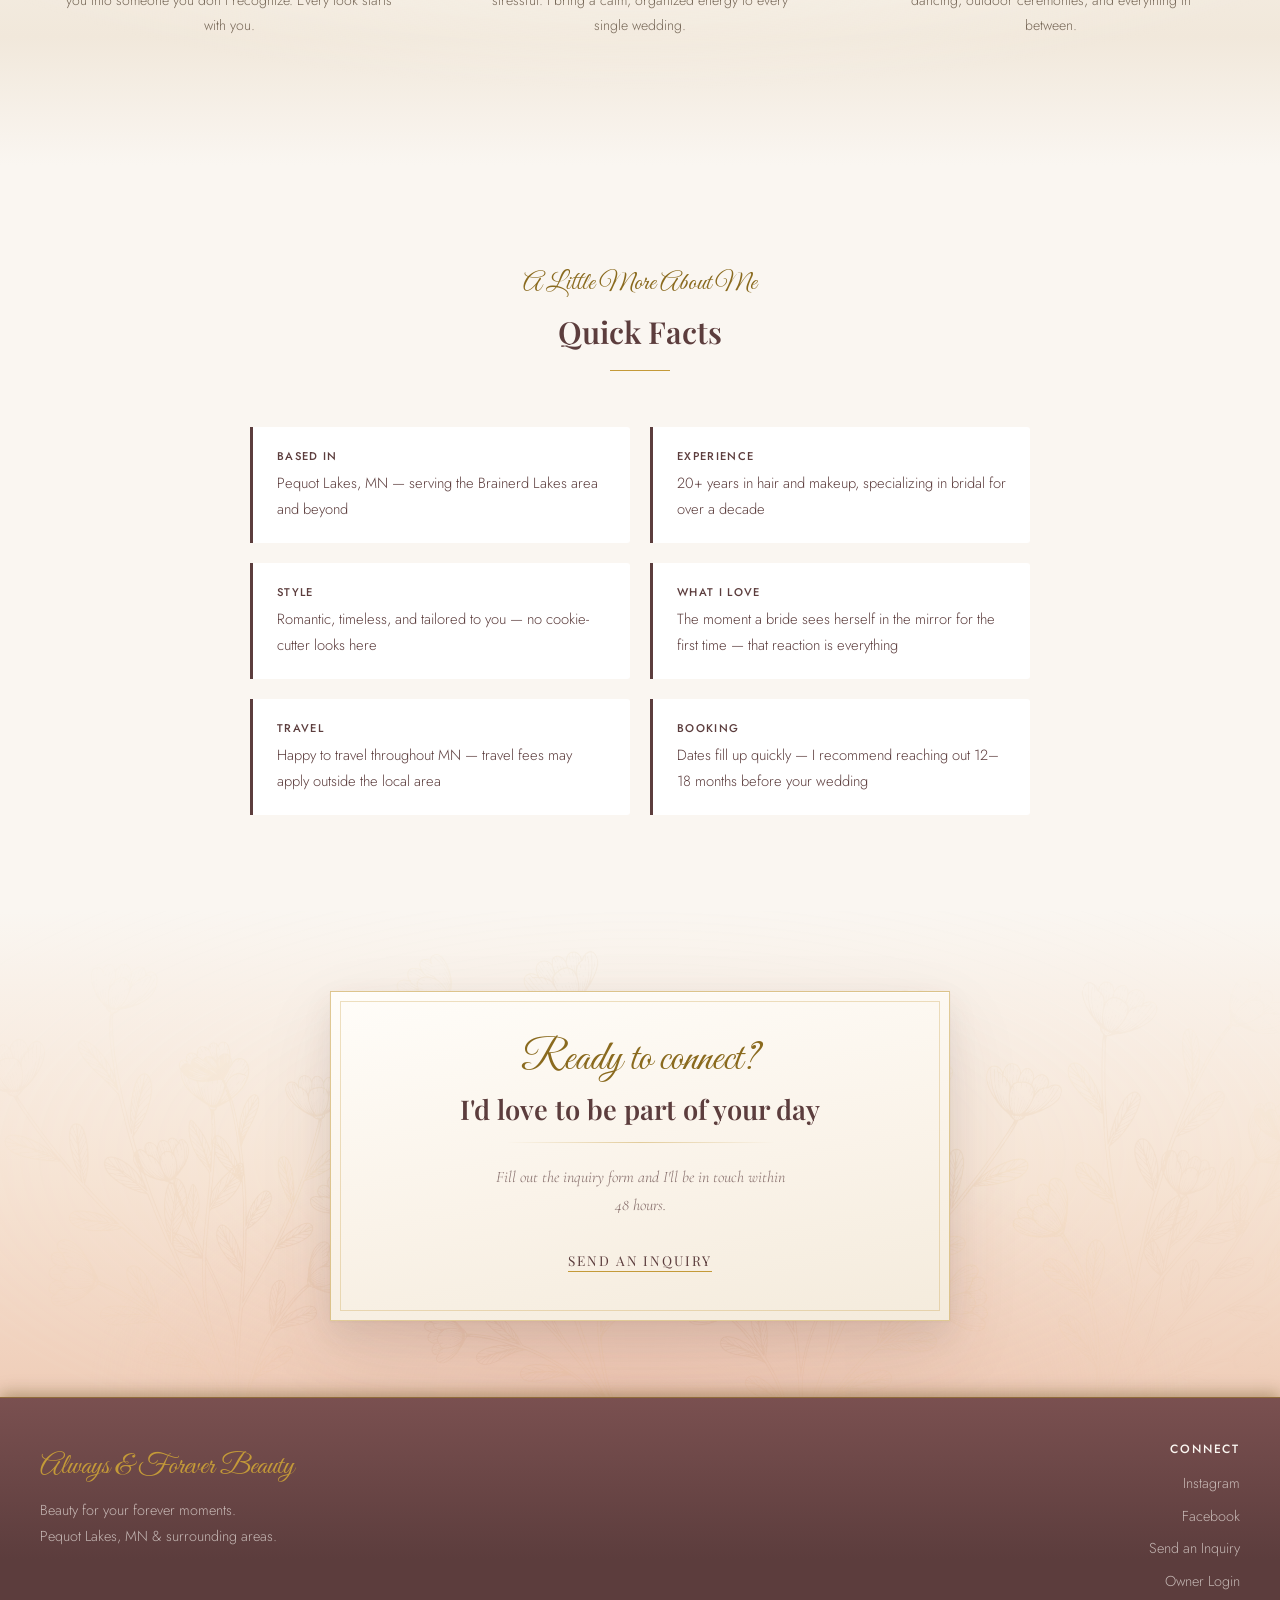
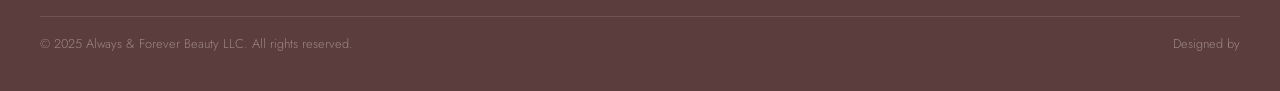
==== commit c93dbbb5: "Update site content and styling across pages Co-Authored-By: Claude Opus 4.8 <noreply@anthropic.com>" ====
--- a/about.html
+++ b/about.html
@@ -261,6 +261,7 @@
   </style>
 </head>
 <body>
+  <a class="skip-link" href="#maincontent">Skip to content</a>
 
   <!-- Navigation -->
   <nav class="nav scrolled" id="mainNav">
@@ -281,6 +282,7 @@
       <span></span><span></span><span></span>
     </button>
   </nav>
+  <a id="maincontent" tabindex="-1"></a>
 
   <!-- Page Hero -->
   <div class="page-hero">
@@ -427,18 +429,4 @@
       </div>
       <div class="footer-bottom">
         <span>&copy; 2025 Always &amp; Forever Beauty LLC. All rights reserved.</span>
-        <span>Designed by <a href="https://maggiedukek.com/" target="_blank" style="color:rgba(250,246,241,0.4); text-decoration:underline;">MaggieDukek.com</a></span>
-      </div>
-    </div>
-  </footer>
-
-  <script>
-    const nav = document.getElementById('mainNav');
-    window.addEventListener('scroll', () => nav.classList.toggle('scrolled', window.scrollY > 60));
-    const toggle = document.getElementById('navToggle');
-    const links  = document.getElementById('navLinks');
-    toggle.addEventListener('click', () => links.classList.toggle('open'));
-    links.querySelectorAll('a').forEach(a => a.addEventListener('click', () => links.classList.remove('open')));
-  </script>
-</body>
-</html>
+        <span>Designed by <a href="https:/
--- a/styles.css
+++ b/styles.css
@@ -10,7 +10,9 @@
   --cream:       #FAF6F1;
   --peach:       #F2C9B8;
   --gold:        #C49A38;
-  --taupe:       #B5A49A;
+  --gold-deep:   #8A6A1E;   /* accessible gold for text on light backgrounds (WCAG AA) */
+  --gold-btn:    #7E5C1C;   /* accessible gold for solid buttons with white text (WCAG AA) */
+  --taupe:       #766757;   /* darkened from #B5A49A so body/sub text meets WCAG AA on all section backgrounds */
   --rose:        #5C3D3D;
   --rose-light:  #7a5252;
   --white:       #ffffff;
@@ -39,6 +41,48 @@
 img { max-width: 100%; display: block; }
 a { color: inherit; text-decoration: none; }
 
+/* ---- Accessibility ---- */
+/* Skip-to-content link: hidden until focused by keyboard */
+.skip-link {
+  position: absolute;
+  left: 50%;
+  top: -60px;
+  transform: translateX(-50%);
+  z-index: 1000;
+  background: var(--rose);
+  color: var(--white);
+  padding: 0.65rem 1.4rem;
+  border-radius: 0 0 6px 6px;
+  font-family: var(--font-body);
+  font-size: 0.9rem;
+  letter-spacing: 0.04em;
+  transition: top 0.18s ease;
+}
+.skip-link:focus { top: 0; outline: 3px solid var(--gold); outline-offset: 2px; }
+
+/* Visible keyboard focus indicator for all interactive elements */
+a:focus-visible,
+button:focus-visible,
+input:focus-visible,
+select:focus-visible,
+textarea:focus-visible,
+[tabindex]:focus-visible {
+  outline: 3px solid var(--rose);
+  outline-offset: 2px;
+  border-radius: 2px;
+}
+
+/* Respect users who prefer reduced motion */
+@media (prefers-reduced-motion: reduce) {
+  html { scroll-behavior: auto; }
+  *, *::before, *::after {
+    animation-duration: 0.01ms !important;
+    animation-iteration-count: 1 !important;
+    transition-duration: 0.01ms !important;
+    scroll-behavior: auto !important;
+  }
+}
+
 /* ---- Typography ---- */
 h1, h2, h3, h4 {
   font-family: var(--font-heading);
@@ -55,7 +99,7 @@
 .script {
   font-family: var(--font-script);
   font-weight: 400;
-  color: var(--gold);
+  color: var(--gold-deep);
   font-size: 1.4em;
 }
 
@@ -93,7 +137,7 @@
 
 .section-label {
   font-family: var(--font-script);
-  color: var(--gold);
+  color: var(--gold-deep);
   font-size: 1.6rem;
   display: block;
   margin-bottom: 0.5rem;
@@ -135,7 +179,7 @@
 }
 
 .btn-primary {
-  background-color: var(--gold);
+  background-color: var(--gold-btn);
   color: var(--white);
 }
 .btn-primary:hover {
@@ -149,7 +193,7 @@
   color: var(--rose);
 }
 .btn-outline:hover {
-  background-color: var(--gold);
+  background-color: var(--gold-btn);
   color: var(--white);
 }
 
@@ -428,7 +472,7 @@
 }
 
 .hero-link:hover {
-  color: var(--gold);
+  color: var(--gold-deep);
   border-color: var(--rose);
 }
 
@@ -448,7 +492,7 @@
   font-family: var(--font-script);
   font-size: clamp(2.6rem, 6vw, 4.5rem);
   font-weight: 400;
-  color: var(--gold);
+  color: var(--gold-deep);
   line-height: 1.1;
   margin: 0;
 }
@@ -527,7 +571,7 @@
   display: block;
   font-family: var(--font-script);
   font-size: 2.6rem;
-  color: var(--gold);
+  color: var(--gold-deep);
   line-height: 1;
   margin-bottom: 0.75rem;
 }
@@ -670,43 +714,4 @@
   .nav-toggle { display: flex; z-index: 1001; margin-left: auto; gap: 7px; }
   .nav-toggle span { background: var(--cream); width: 30px; height: 2px; }
   /* Hamburger morphs into an X while the menu is open */
-  .nav-links.open ~ .nav-toggle span:nth-child(1) { transform: translateY(9px) rotate(45deg); }
-  .nav-links.open ~ .nav-toggle span:nth-child(2) { opacity: 0; }
-  .nav-links.open ~ .nav-toggle span:nth-child(3) { transform: translateY(-9px) rotate(-45deg); }
-  .nav-menu-cta { display: block; }
-  .nav-menu-cta a { color: var(--peach) !important; border-bottom: 1px solid var(--peach); padding-bottom: 3px; }
-  .nav-menu-cta a::after { display: none; }
-}
-
-@media (max-width: 680px) {
-  /* Compact, centered mobile footer — standard phone layout */
-  .footer { padding: 2.5rem 0 1.75rem; }
-  .footer-inner {
-    flex-direction: column;
-    align-items: center;
-    text-align: center;
-    gap: 1.1rem;
-    margin-bottom: 0.5rem;
-  }
-  .footer-brand .script { font-size: 1.4rem; margin-bottom: 0.25rem; }
-  .footer-brand p { font-size: 0.82rem; max-width: none; margin: 0 auto; }
-  .footer-inner .footer-col:last-child { text-align: center; }
-  .footer-col h4 { margin-bottom: 0.6rem; }
-  /* Links become a centered, wrapping row instead of a tall stacked list */
-  .footer-col ul {
-    display: flex;
-    flex-wrap: wrap;
-    justify-content: center;
-    gap: 0.35rem 1.25rem;
-  }
-  .footer-col ul li { margin-bottom: 0; }
-  .footer-bottom {
-    flex-direction: column;
-    gap: 0.35rem;
-    text-align: center;
-    font-size: 0.72rem;
-    padding-top: 0.85rem;
-    margin-top: 0.4rem;
-  }
-  .section { padding: 4rem 0; }
-}
+  .nav-links.open ~ .nav-toggle span:nth-child(1) { transform: transl
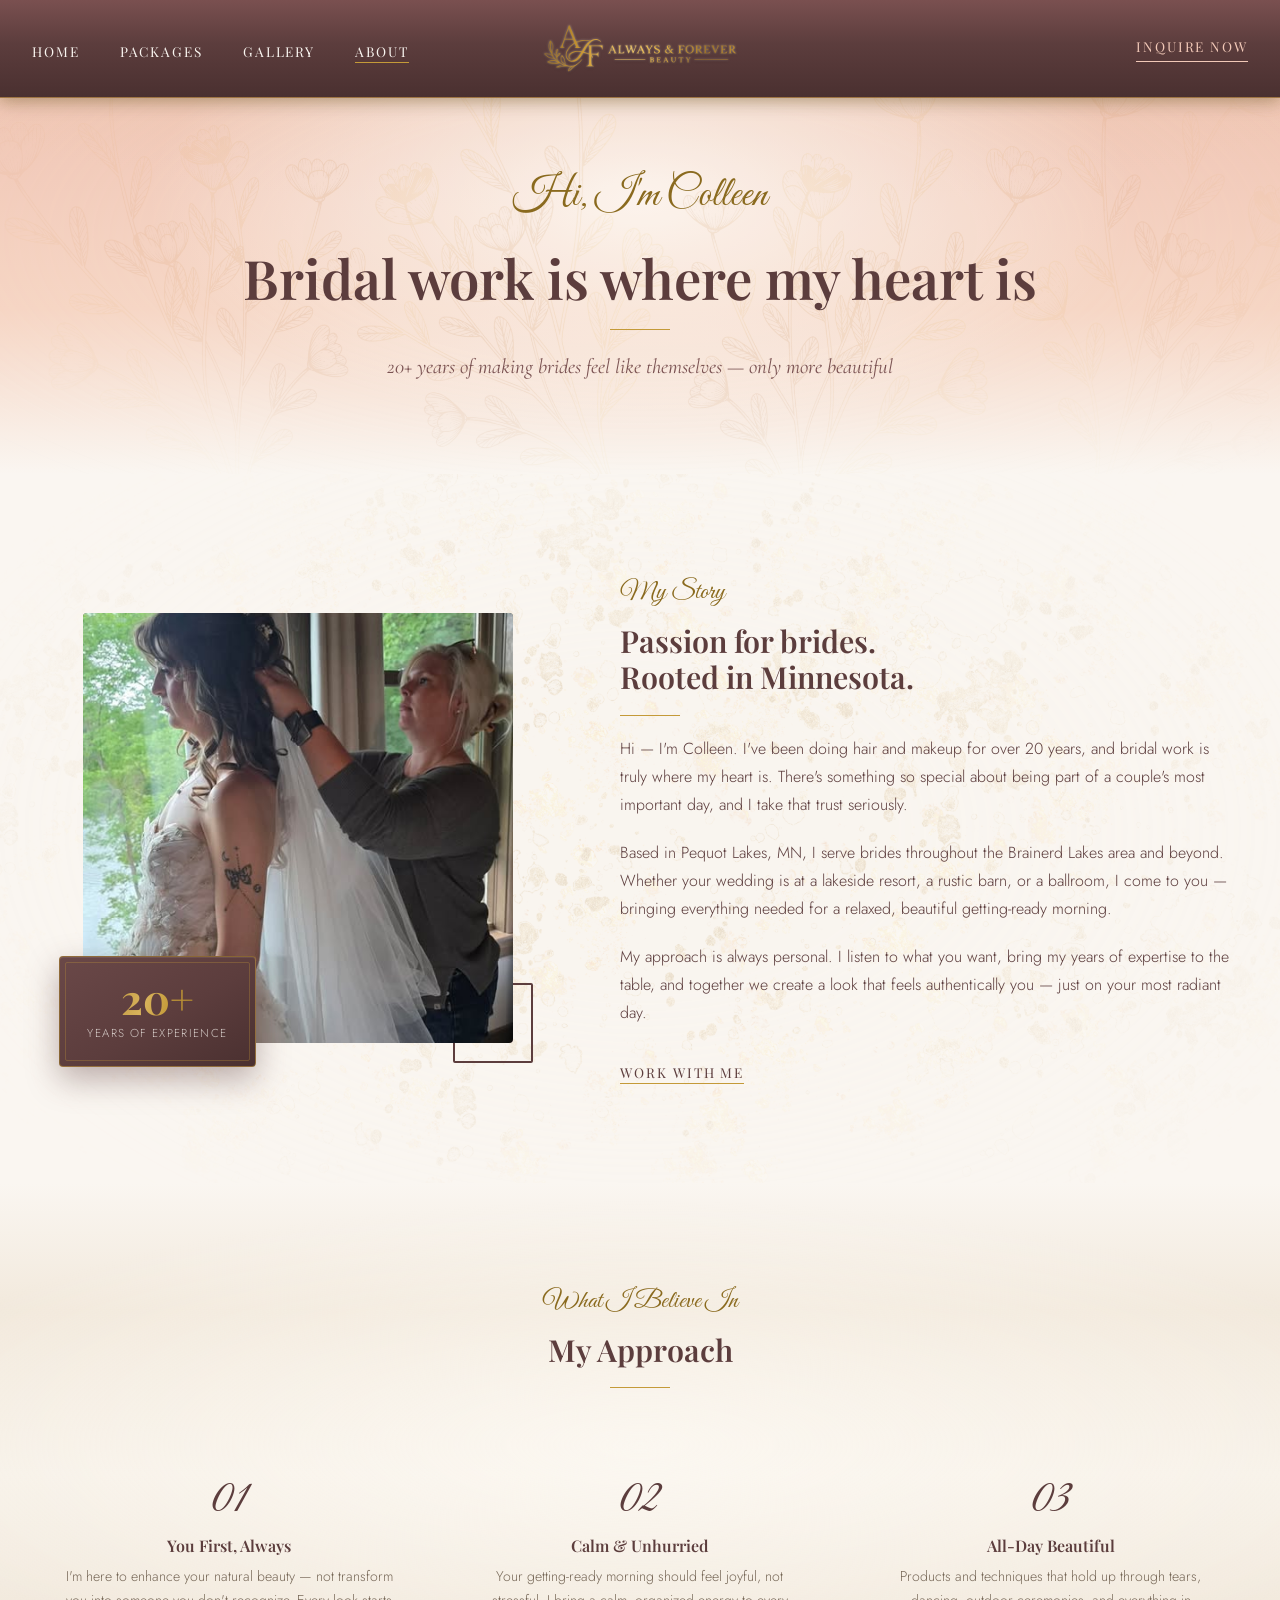
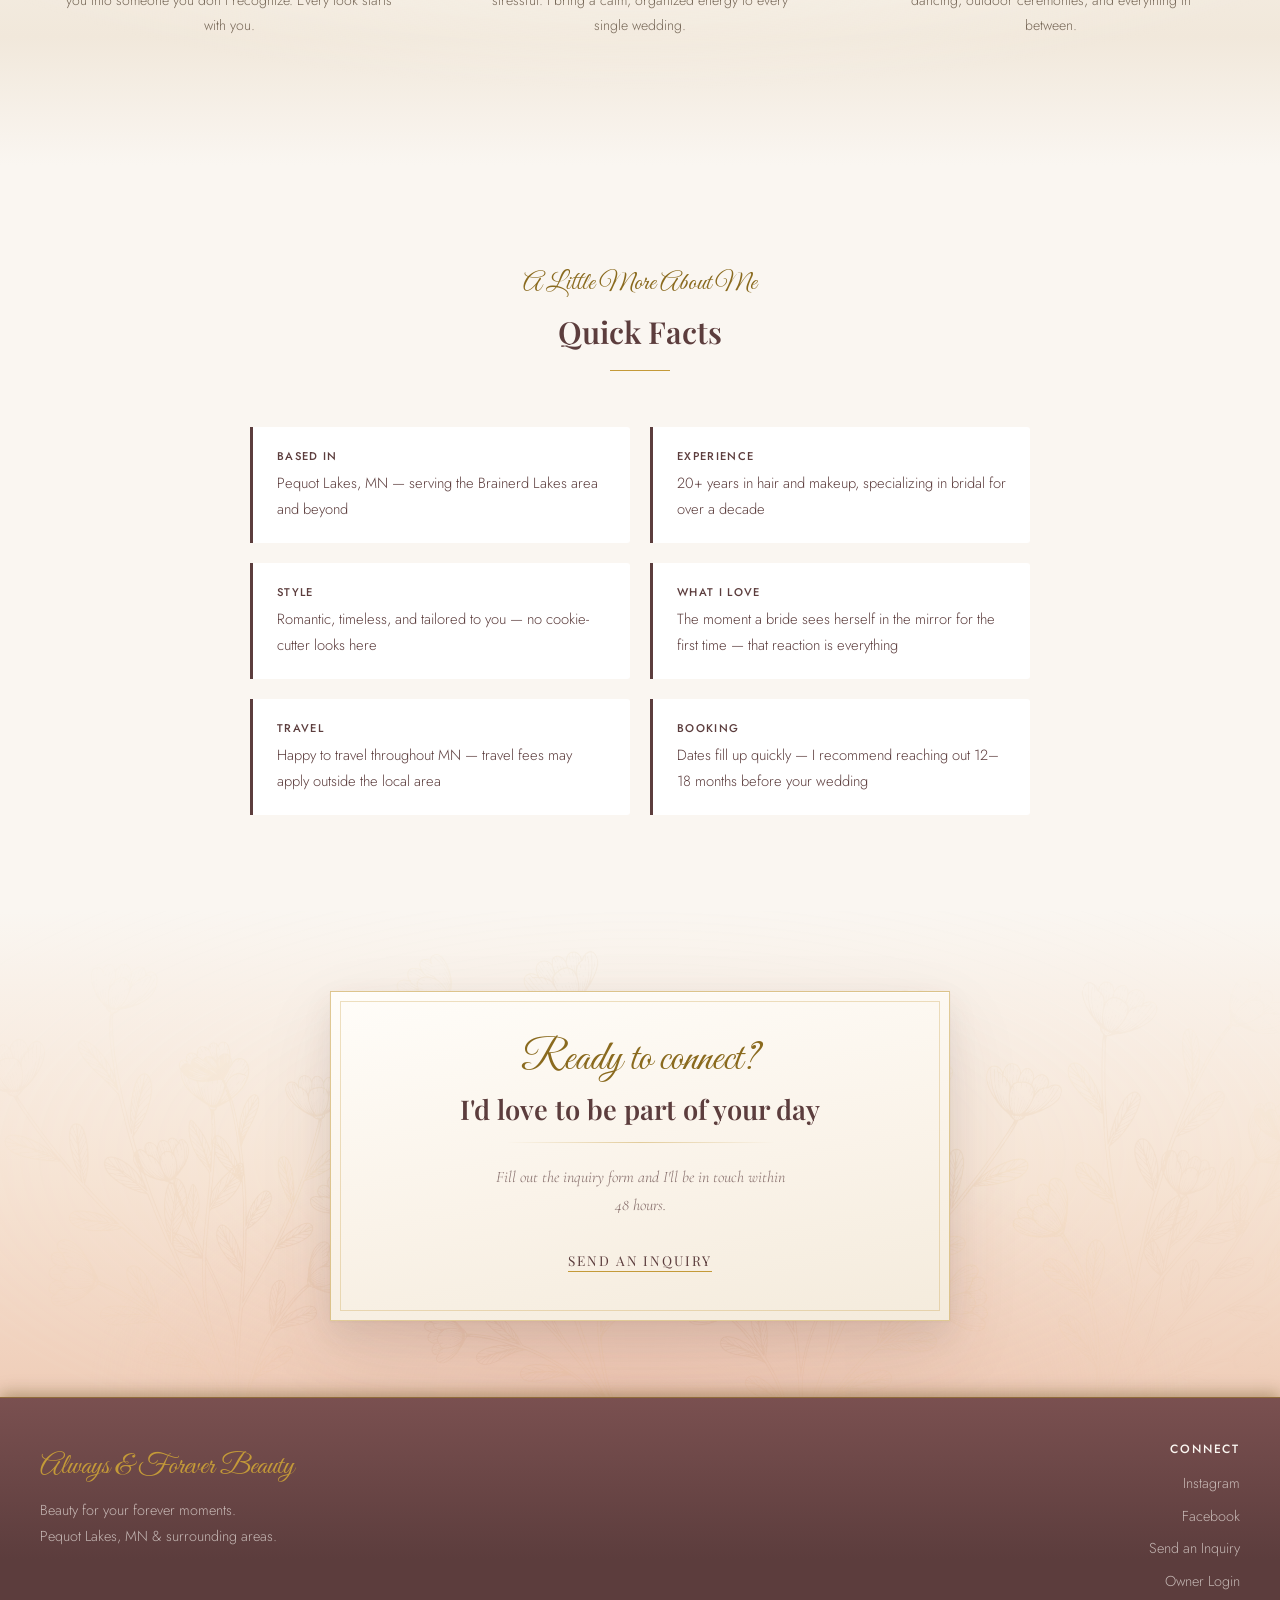
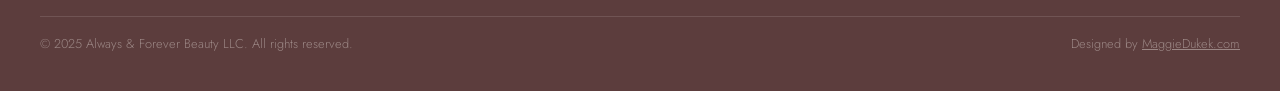
==== commit 678d2968: "Restore truncated pages; contract signing & sending improvements - Restore complete footer + closing" ====
--- a/about.html
+++ b/about.html
@@ -429,4 +429,21 @@
       </div>
       <div class="footer-bottom">
         <span>&copy; 2025 Always &amp; Forever Beauty LLC. All rights reserved.</span>
-        <span>Designed by <a href="https:/+        <span>Designed by <a href="https://maggiedukek.com/" target="_blank" style="color:rgba(250,246,241,0.4); text-decoration:underline;">MaggieDukek.com</a></span>
+      </div>
+    </div>
+  </footer>
+
+  <script>
+    // Sticky nav
+    const nav = document.getElementById('mainNav');
+    window.addEventListener('scroll', () => nav.classList.toggle('scrolled', window.scrollY > 60));
+
+    // Mobile menu
+    const toggle = document.getElementById('navToggle');
+    const links  = document.getElementById('navLinks');
+    toggle.addEventListener('click', () => links.classList.toggle('open'));
+    links.querySelectorAll('a').forEach(a => a.addEventListener('click', () => links.classList.remove('open')));
+  </script>
+</body>
+</html>
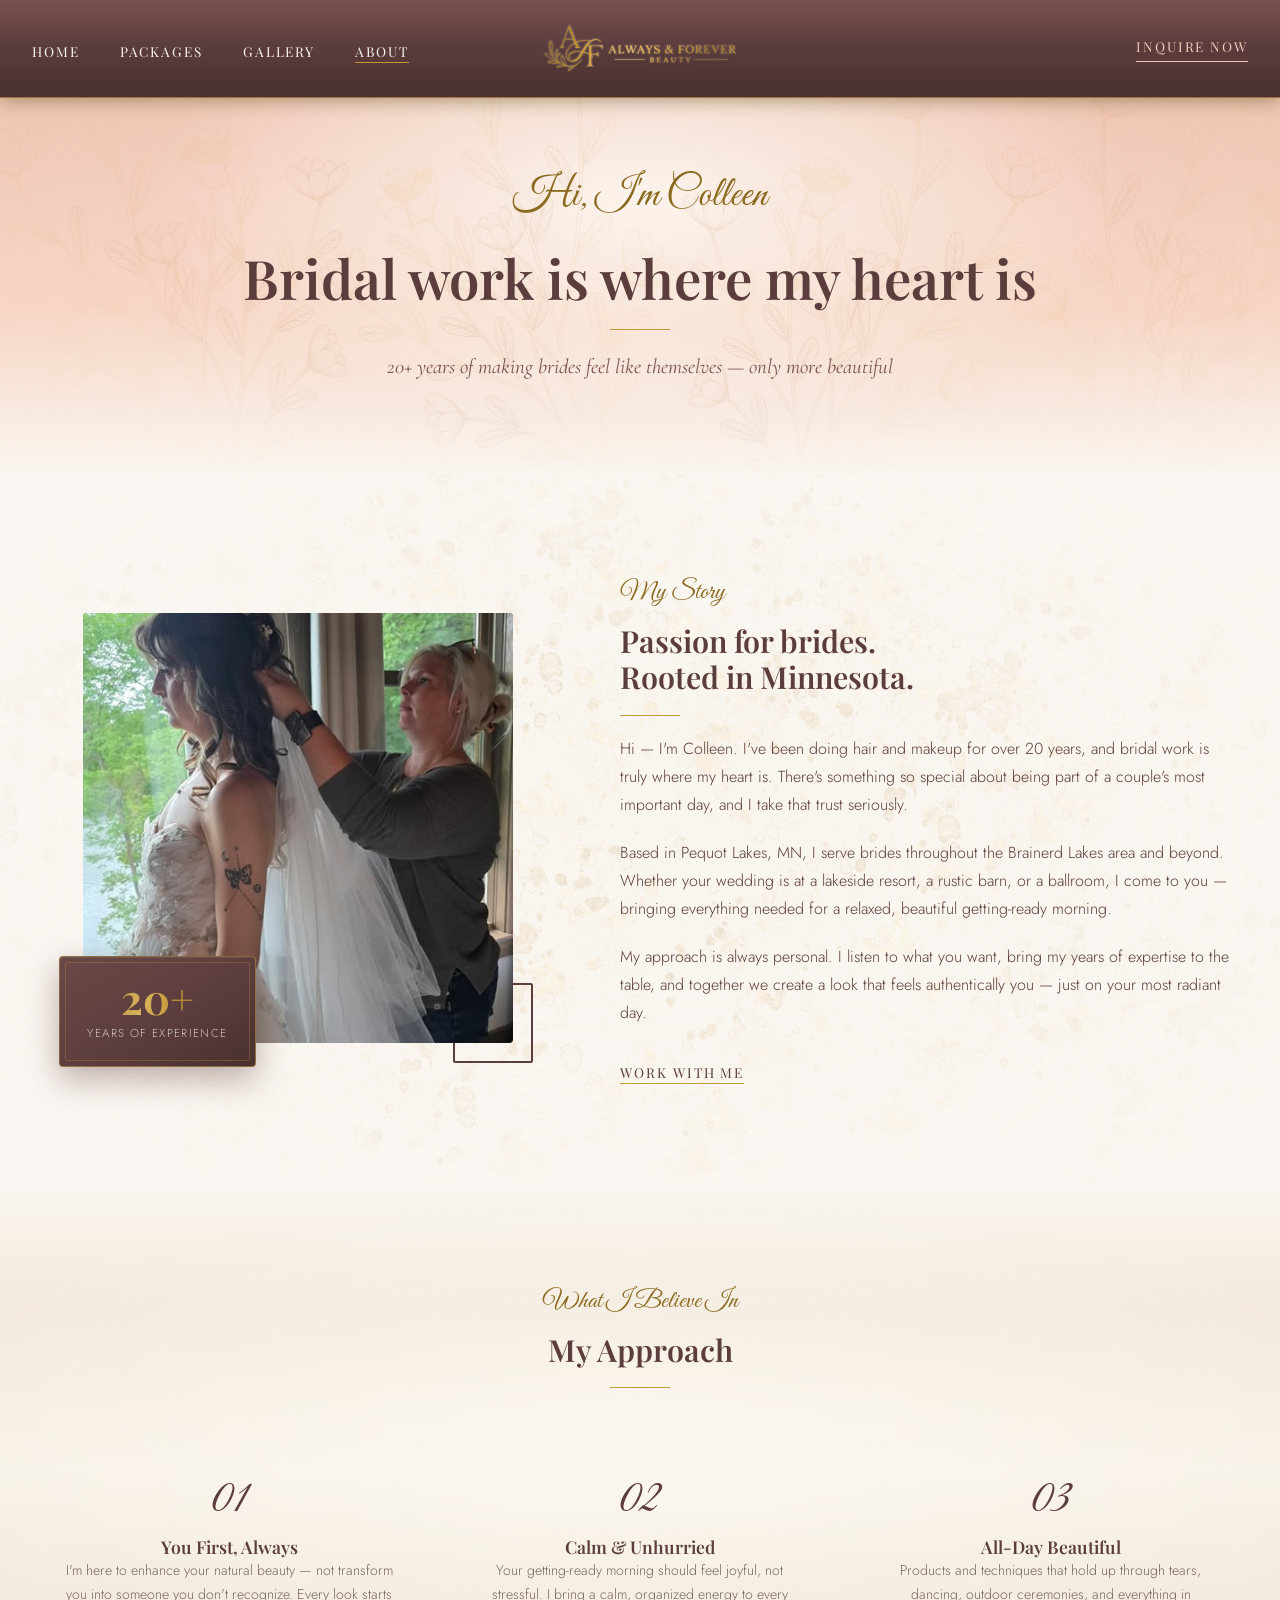
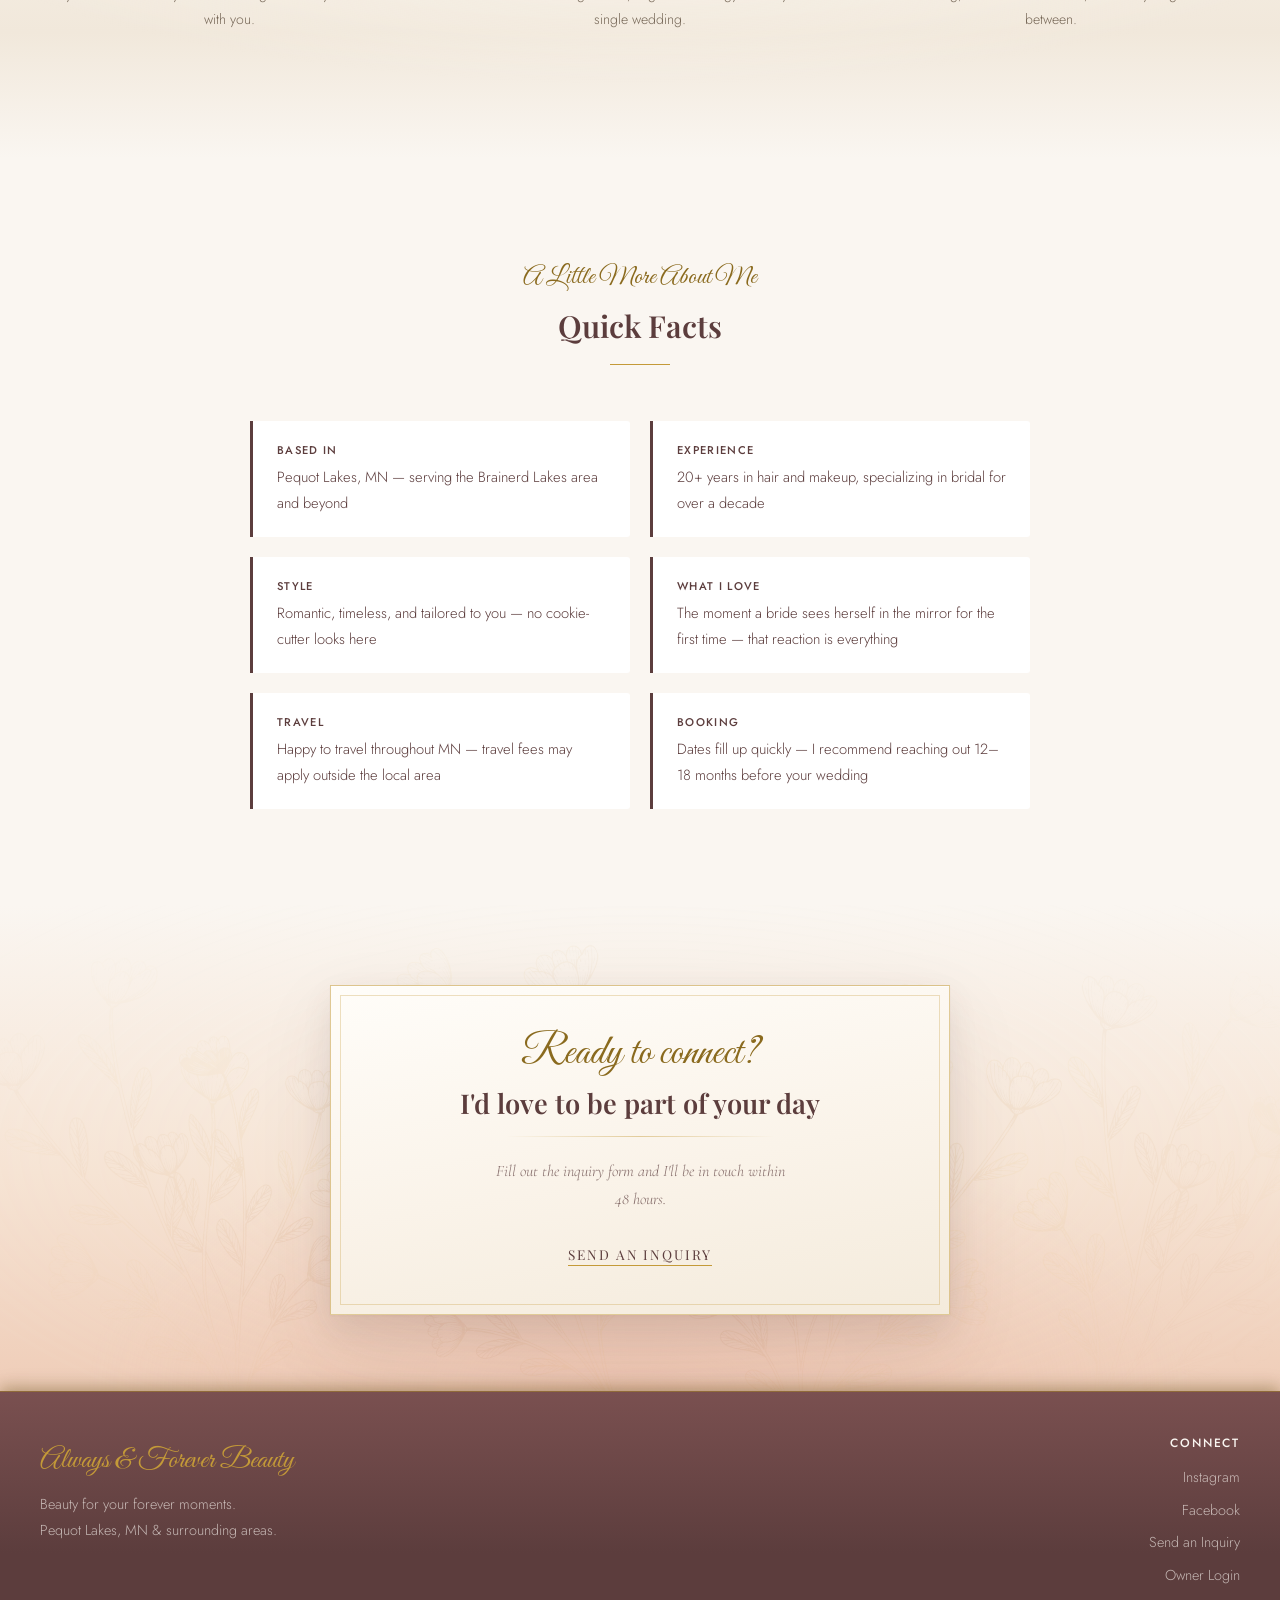
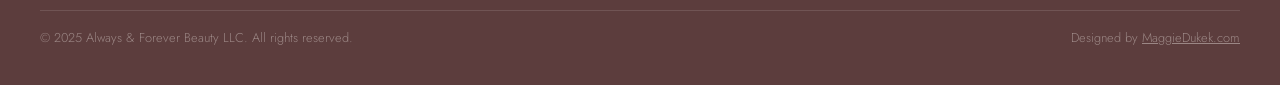
==== commit 059debb9: "Fix heading hierarchy for accessibility Use semantically correct heading levels (no skipped levels) " ====
--- a/about.html
+++ b/about.html
@@ -282,7 +282,7 @@
       <span></span><span></span><span></span>
     </button>
   </nav>
-  <a id="maincontent" tabindex="-1"></a>
+  <main id="maincontent" tabindex="-1">
 
   <!-- Page Hero -->
   <div class="page-hero">
@@ -342,17 +342,17 @@
       <div class="values-grid">
         <div class="value-item">
           <span class="value-num">01</span>
-          <h4>You First, Always</h4>
+          <h3 class="size-h4">You First, Always</h3>
           <p>I'm here to enhance your natural beauty — not transform you into someone you don't recognize. Every look starts with you.</p>
         </div>
         <div class="value-item">
           <span class="value-num">02</span>
-          <h4>Calm &amp; Unhurried</h4>
+          <h3 class="size-h4">Calm &amp; Unhurried</h3>
           <p>Your getting-ready morning should feel joyful, not stressful. I bring a calm, organized energy to every single wedding.</p>
         </div>
         <div class="value-item">
           <span class="value-num">03</span>
-          <h4>All-Day Beautiful</h4>
+          <h3 class="size-h4">All-Day Beautiful</h3>
           <p>Products and techniques that hold up through tears, dancing, outdoor ceremonies, and everything in between.</p>
         </div>
       </div>
@@ -410,6 +410,8 @@
   </div>
 
   <!-- Footer -->
+  </main>
+
   <footer class="footer">
     <div class="container">
       <div class="footer-inner">
@@ -418,7 +420,7 @@
           <p>Beauty for your forever moments.<br>Pequot Lakes, MN &amp; surrounding areas.</p>
         </div>
         <div class="footer-col">
-          <h4>Connect</h4>
+          <h3>Connect</h3>
           <ul>
             <li><a href="https://www.instagram.com/always.forever.beauty_hmua" target="_blank" rel="noopener">Instagram</a></li>
             <li><a href="https://www.facebook.com/share/1B8esVaDLR/" target="_blank" rel="noopener">Facebook</a></li>
--- a/styles.css
+++ b/styles.css
@@ -96,6 +96,11 @@
 h3 { font-size: clamp(1.3rem, 2.5vw, 1.8rem); }
 h4 { font-size: 1.1rem; }
 
+/* Size-only helpers: let a heading sit at the correct semantic level for
+   accessibility (no skipped levels) while keeping its original visual size. */
+.size-h3 { font-size: clamp(1.3rem, 2.5vw, 1.8rem); }
+.size-h4 { font-size: 1.1rem; }
+
 .script {
   font-family: var(--font-script);
   font-weight: 400;
@@ -386,7 +391,7 @@
   max-width: 30ch;
 }
 
-.footer-col h4 {
+.footer-col h3 {
   color: var(--cream);
   font-family: var(--font-body);
   font-size: 0.75rem;
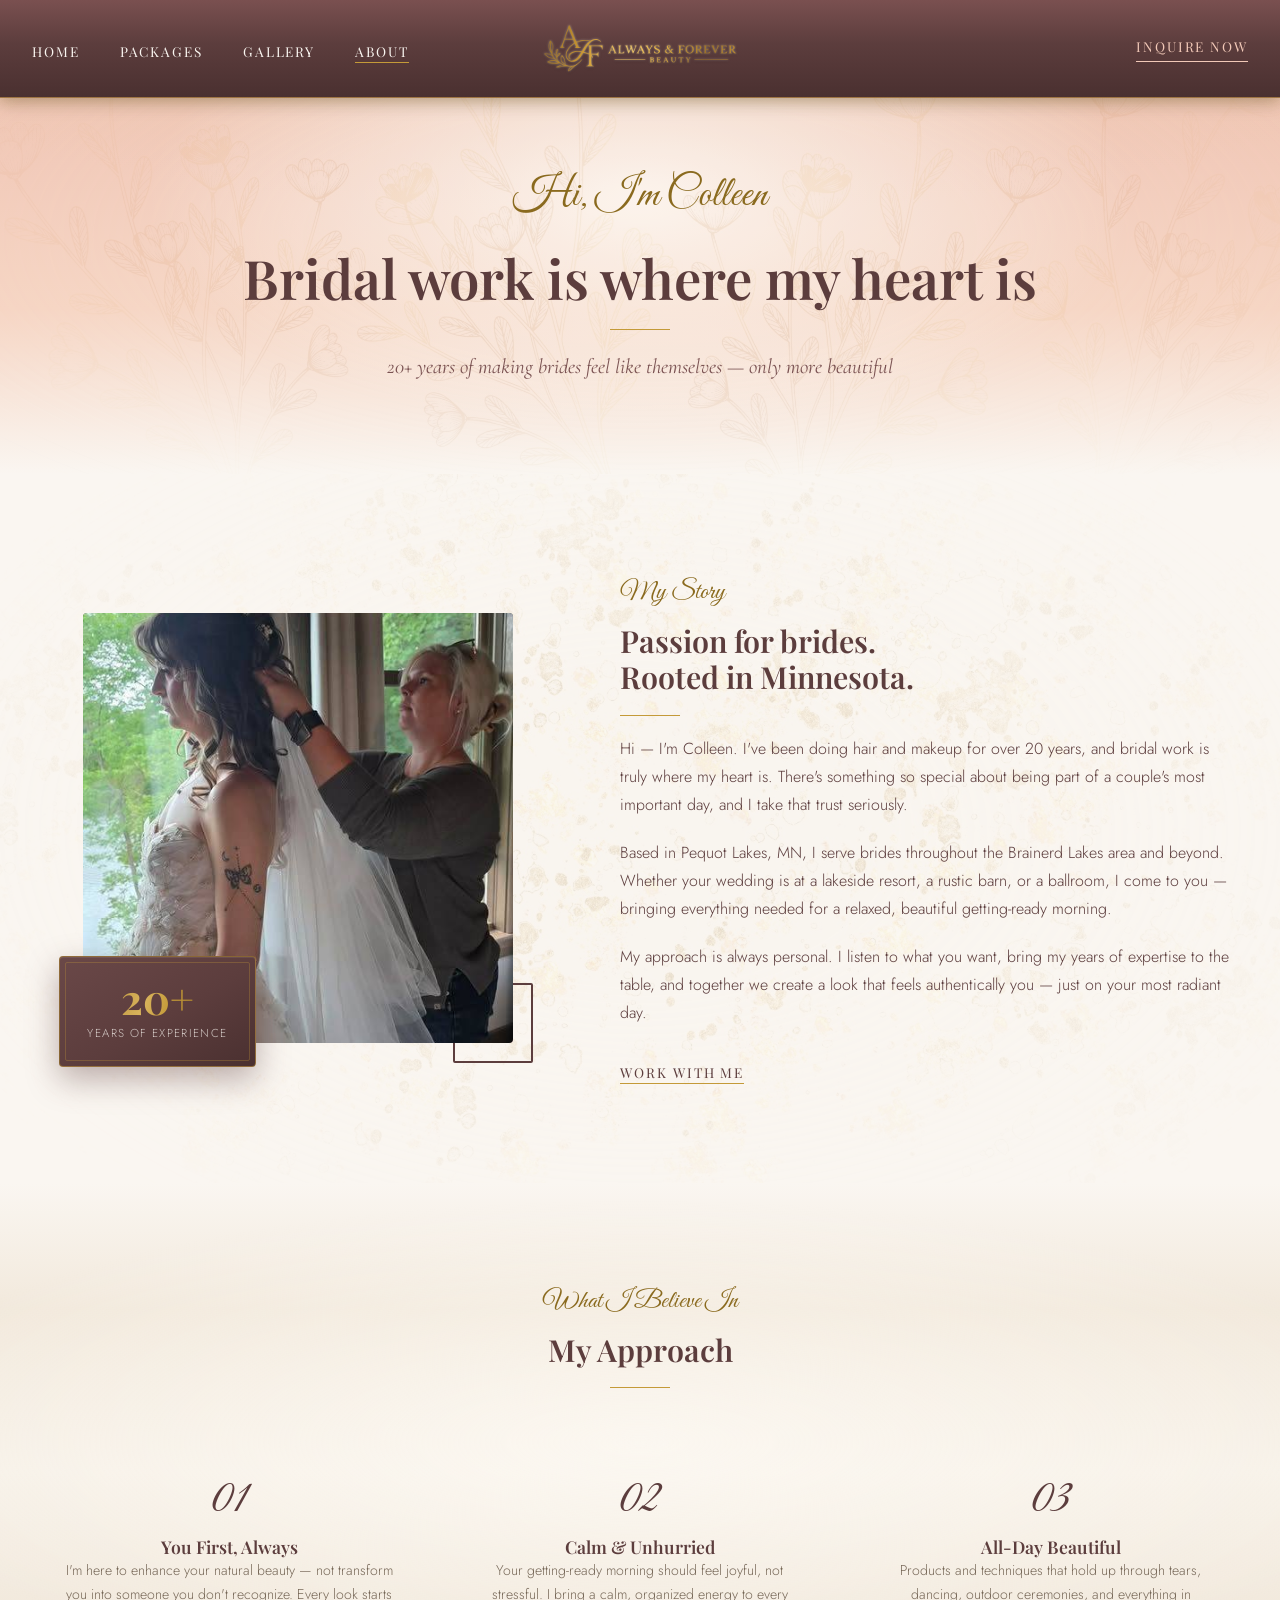
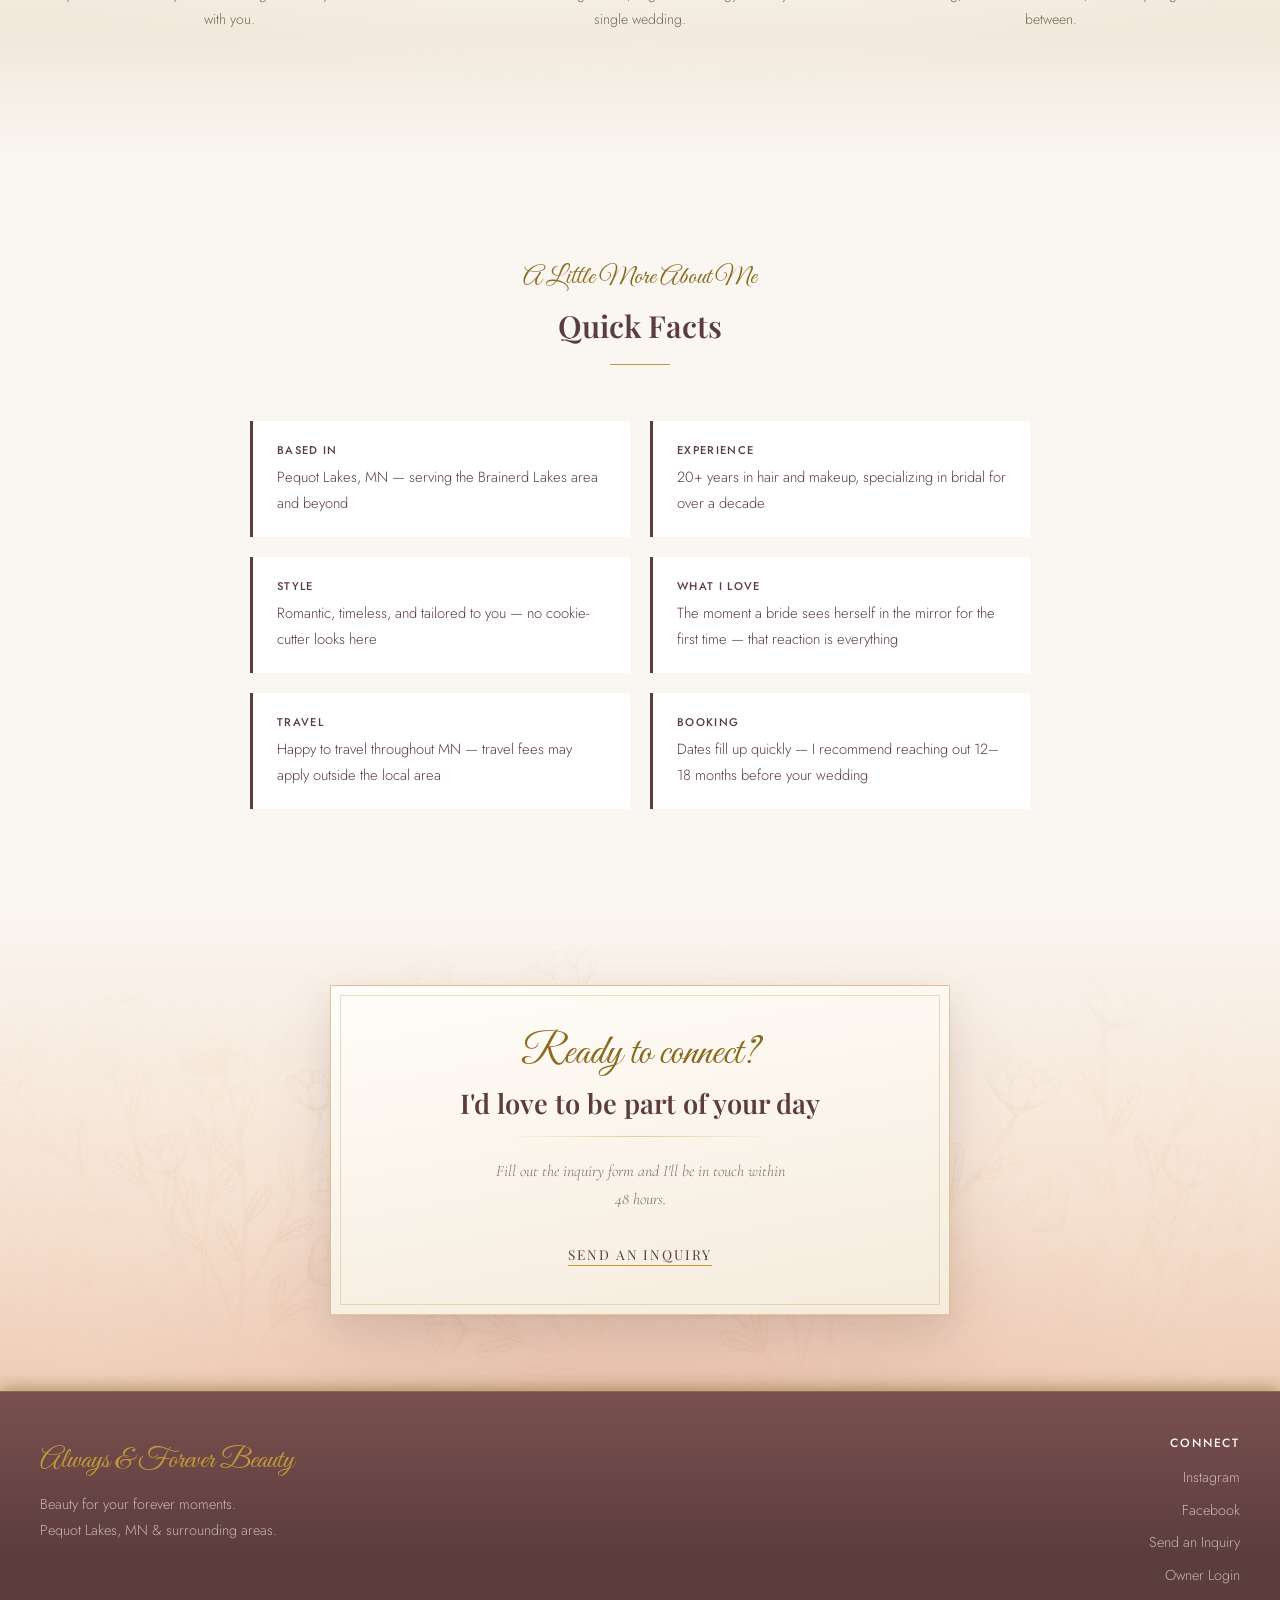
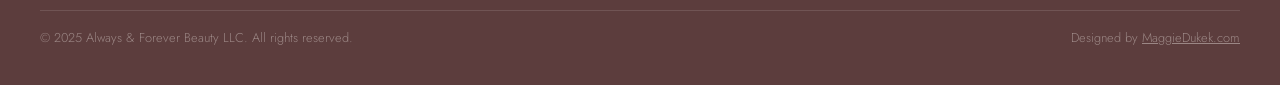
==== commit b30b6d40: "Switch backend from Supabase to Baserow - Add Netlify Functions API layer (netlify/functions/) that " ====
--- a/about.html
+++ b/about.html
@@ -15,11 +15,11 @@
   <meta property="og:title" content="About Colleen | Always & Forever Beauty" />
   <meta property="og:description" content="Meet Colleen Mulholland — bridal hair and makeup artist with 20+ years of experience in Pequot Lakes, MN." />
   <meta property="og:url" content="https://alwaysforeverbeauty.com/about.html" />
-  <meta property="og:image" content="https://alwaysforeverbeauty.com/images/hero.jpg" />
+  <meta property="og:image" content="https://alwaysforeverbeauty.com/images/og-card.jpg" />
   <meta name="twitter:card" content="summary_large_image" />
   <meta name="twitter:title" content="About Colleen | Always & Forever Beauty" />
   <meta name="twitter:description" content="Meet Colleen Mulholland — bridal hair and makeup artist with 20+ years of experience in Pequot Lakes, MN." />
-  <meta name="twitter:image" content="https://alwaysforeverbeauty.com/images/hero.jpg" />
+  <meta name="twitter:image" content="https://alwaysforeverbeauty.com/images/og-card.jpg" />
   <link rel="stylesheet" href="styles.css" />
   <style>
     /* Hero — warm editorial treatment to match the home page */
@@ -37,7 +37,7 @@
       content: "";
       position: absolute;
       inset: 0;
-      background-image: url('images/background gold flowers.png');
+      background-image: url('images/background gold flowers.jpg');
       background-size: cover;
       background-repeat: no-repeat;
       background-position: center;
@@ -62,7 +62,7 @@
     .about-intro-section::before {
       content: "";
       position: absolute; inset: 0; z-index: 0; pointer-events: none;
-      background: url('images/gold-splatter.png') center / cover no-repeat;
+      background: url('images/gold-splatter.jpg') center / cover no-repeat;
       opacity: 0.16;
       -webkit-mask-image: radial-gradient(ellipse 72% 80% at 50% 50%, #000 28%, transparent 86%);
       mask-image: radial-gradient(ellipse 72% 80% at 50% 50%, #000 28%, transparent 86%);
@@ -445,7 +445,4 @@
     const toggle = document.getElementById('navToggle');
     const links  = document.getElementById('navLinks');
     toggle.addEventListener('click', () => links.classList.toggle('open'));
-    links.querySelectorAll('a').forEach(a => a.addEventListener('click', () => links.classList.remove('open')));
-  </script>
-</body>
-</html>+    links.querySelectorAll('a').forEach(a => a.addEventListener('click', () => lin
--- a/styles.css
+++ b/styles.css
@@ -538,7 +538,7 @@
   content: "";
   position: absolute;
   inset: 0;
-  background-image: url('images/background gold flowers.png');
+  background-image: url('images/background gold flowers.jpg');
   background-size: cover;
   background-repeat: no-repeat;
   background-position: center;
@@ -716,7 +716,4 @@
   .nav-links.open { display: flex; }
   .nav-links a { font-size: 1.15rem; letter-spacing: 0.15em; color: var(--cream); }
   .nav-cta { display: none; }
-  .nav-toggle { display: flex; z-index: 1001; margin-left: auto; gap: 7px; }
-  .nav-toggle span { background: var(--cream); width: 30px; height: 2px; }
-  /* Hamburger morphs into an X while the menu is open */
-  .nav-links.open ~ .nav-toggle span:nth-child(1) { transform: transl+  .nav-toggle { display: flex; z-index
